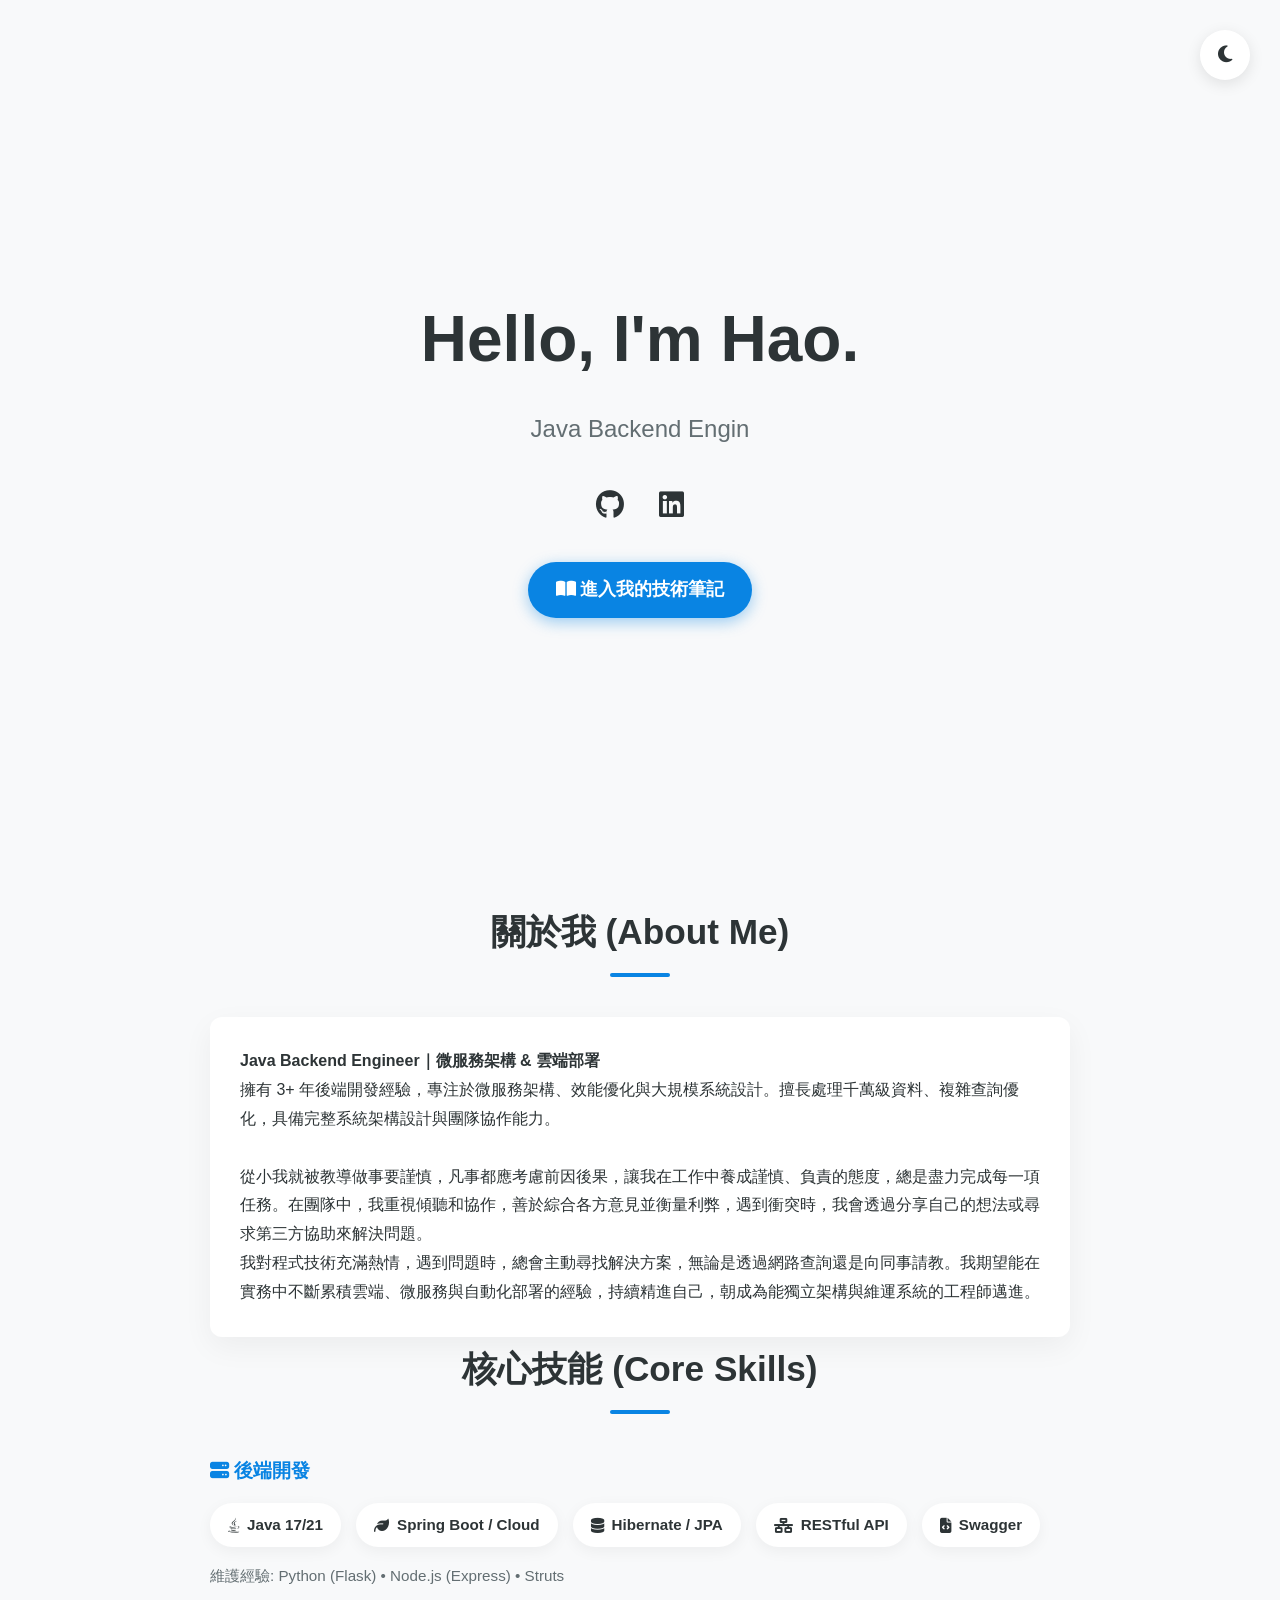
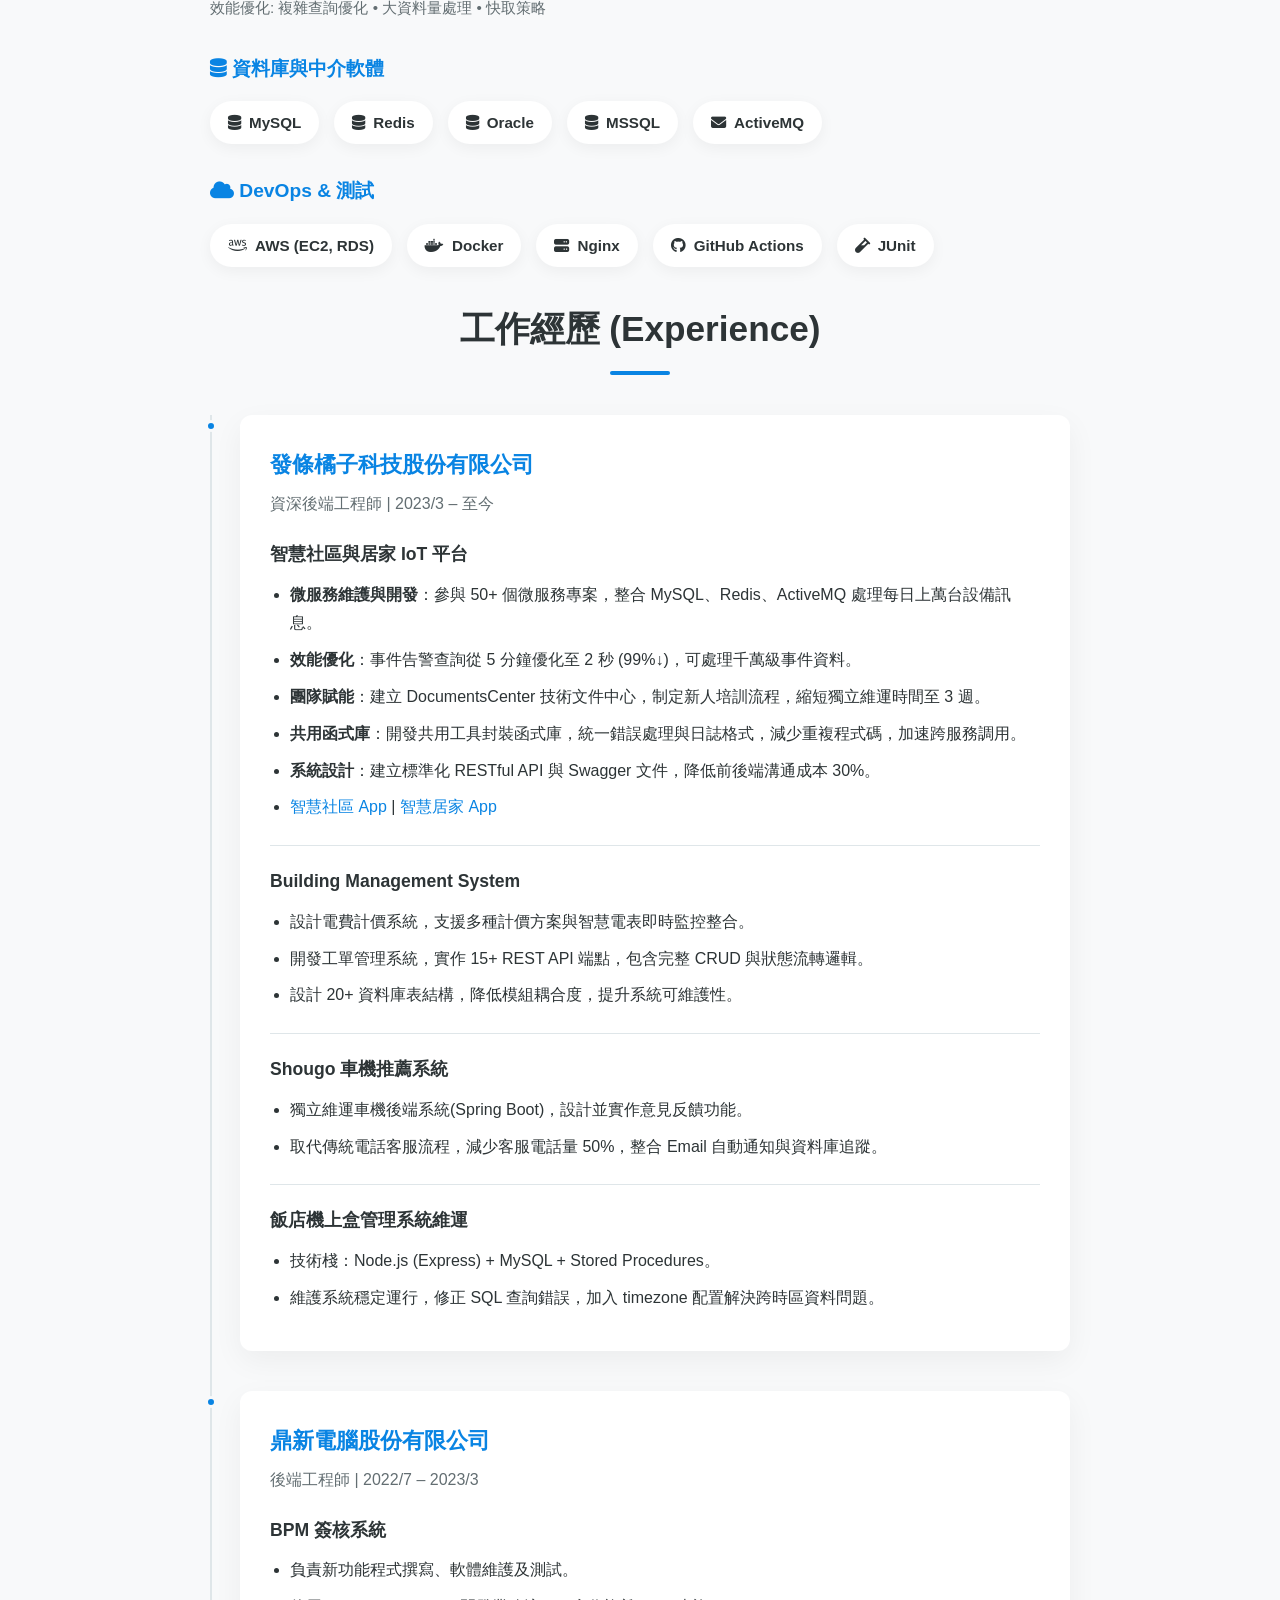
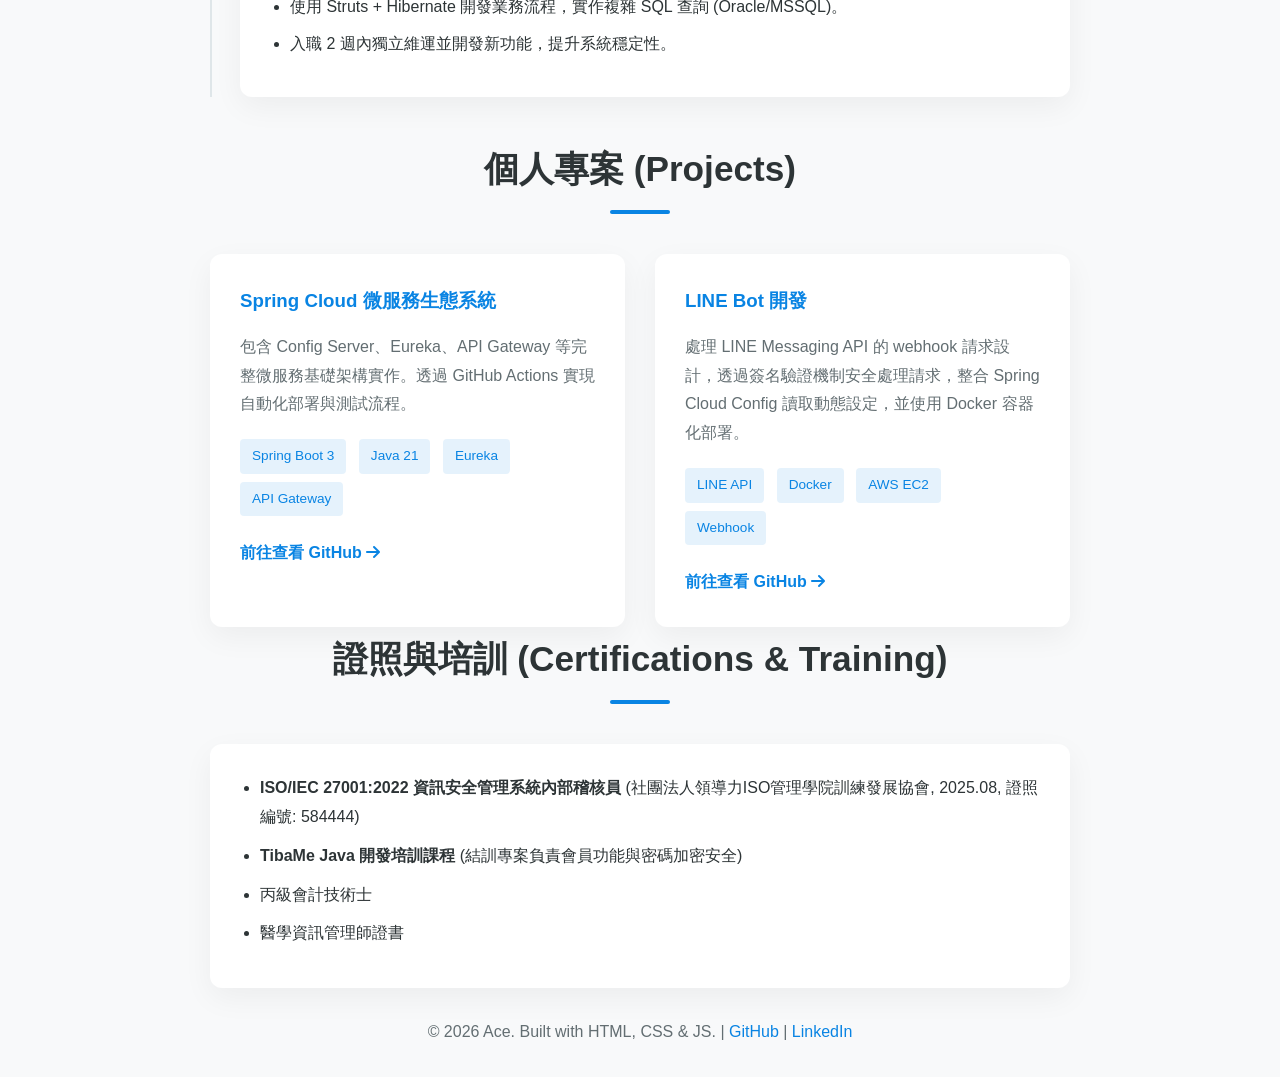
==== index.html @ 5e27ff3d "fix: use explicit relative path ./notes/index.html for mobile routing" ====
<!DOCTYPE html>
<html lang="zh-TW">
<head>
    <meta charset="UTF-8">
    <meta name="viewport" content="width=device-width, initial-scale=1.0">
    <title>Ace | Java Backend Engineer</title>
    <link rel="stylesheet" href="style.css">
    <link rel="stylesheet" href="https://cdnjs.cloudflare.com/ajax/libs/font-awesome/6.4.0/css/all.min.css">
</head>
<body>
    <button id="theme-toggle" class="theme-toggle">
        <i class="fas fa-moon"></i>
    </button>

    <header>
        <div class="container">
            <h1 class="glitch" data-text="Hello, I'm Hao.">Hello, I'm Hao.</h1>
            <p class="typewriter"></p>
            <div class="social-links">
                <a href="https://github.com/AceNexus" target="_blank" title="GitHub"><i class="fab fa-github"></i></a>
                <a href="https://www.linkedin.com/in/min-hao-hsieh-2a2a6435a/" target="_blank" title="LinkedIn"><i class="fab fa-linkedin"></i></a>
            </div>
            <div style="margin-top: 30px;">
                <a href="./notes/index.html" class="notes-btn"><i class="fas fa-book-open"></i> 進入我的技術筆記</a>
            </div>
        </div>
    </header>

    <section id="about" class="container">
        <h2>關於我 (About Me)</h2>
        <div class="card">
            <p><strong>Java Backend Engineer｜微服務架構 & 雲端部署</strong></p>
            <p>擁有 3+ 年後端開發經驗，專注於微服務架構、效能優化與大規模系統設計。擅長處理千萬級資料、複雜查詢優化，具備完整系統架構設計與團隊協作能力。</p>
            <br>
            <p>從小我就被教導做事要謹慎，凡事都應考慮前因後果，讓我在工作中養成謹慎、負責的態度，總是盡力完成每一項任務。在團隊中，我重視傾聽和協作，善於綜合各方意見並衡量利弊，遇到衝突時，我會透過分享自己的想法或尋求第三方協助來解決問題。</p>
            <p>我對程式技術充滿熱情，遇到問題時，總會主動尋找解決方案，無論是透過網路查詢還是向同事請教。我期望能在實務中不斷累積雲端、微服務與自動化部署的經驗，持續精進自己，朝成為能獨立架構與維運系統的工程師邁進。</p>
        </div>
    </section>

    <section id="skills" class="container">
        <h2>核心技能 (Core Skills)</h2>
        <div class="skills-category">
            <h3><i class="fas fa-server"></i> 後端開發</h3>
            <div class="skills-grid">
                <div class="skill-tag"><i class="fab fa-java"></i> Java 17/21</div>
                <div class="skill-tag"><i class="fas fa-leaf"></i> Spring Boot / Cloud</div>
                <div class="skill-tag"><i class="fas fa-database"></i> Hibernate / JPA</div>
                <div class="skill-tag"><i class="fas fa-network-wired"></i> RESTful API</div>
                <div class="skill-tag"><i class="fas fa-file-code"></i> Swagger</div>
            </div>
            <p class="skill-desc">維護經驗: Python (Flask) • Node.js (Express) • Struts</p>
            <p class="skill-desc">效能優化: 複雜查詢優化 • 大資料量處理 • 快取策略</p>
        </div>

        <div class="skills-category">
            <h3><i class="fas fa-database"></i> 資料庫與中介軟體</h3>
            <div class="skills-grid">
                <div class="skill-tag"><i class="fas fa-database"></i> MySQL</div>
                <div class="skill-tag"><i class="fas fa-database"></i> Redis</div>
                <div class="skill-tag"><i class="fas fa-database"></i> Oracle</div>
                <div class="skill-tag"><i class="fas fa-database"></i> MSSQL</div>
                <div class="skill-tag"><i class="fas fa-envelope"></i> ActiveMQ</div>
            </div>
        </div>

        <div class="skills-category">
            <h3><i class="fas fa-cloud"></i> DevOps & 測試</h3>
            <div class="skills-grid">
                <div class="skill-tag"><i class="fab fa-aws"></i> AWS (EC2, RDS)</div>
                <div class="skill-tag"><i class="fab fa-docker"></i> Docker</div>
                <div class="skill-tag"><i class="fas fa-server"></i> Nginx</div>
                <div class="skill-tag"><i class="fab fa-github"></i> GitHub Actions</div>
                <div class="skill-tag"><i class="fas fa-vial"></i> JUnit</div>
            </div>
        </div>
    </section>

    <section id="experience" class="container">
        <h2>工作經歷 (Experience)</h2>
        
        <div class="timeline">
            <div class="timeline-item">
                <div class="timeline-dot"></div>
                <div class="timeline-content card">
                    <h3>發條橘子科技股份有限公司</h3>
                    <h4>資深後端工程師 | 2023/3 – 至今</h4>
                    
                    <div class="exp-project">
                        <h5>智慧社區與居家 IoT 平台</h5>
                        <ul>
                            <li><strong>微服務維護與開發</strong>：參與 50+ 個微服務專案，整合 MySQL、Redis、ActiveMQ 處理每日上萬台設備訊息。</li>
                            <li><strong>效能優化</strong>：事件告警查詢從 5 分鐘優化至 2 秒 (99%↓)，可處理千萬級事件資料。</li>
                            <li><strong>團隊賦能</strong>：建立 DocumentsCenter 技術文件中心，制定新人培訓流程，縮短獨立維運時間至 3 週。</li>
                            <li><strong>共用函式庫</strong>：開發共用工具封裝函式庫，統一錯誤處理與日誌格式，減少重複程式碼，加速跨服務調用。</li>
                            <li><strong>系統設計</strong>：建立標準化 RESTful API 與 Swagger 文件，降低前後端溝通成本 30%。</li>
                            <li><a href="https://play.google.com/store/apps/details?id=com.kt.homepronew" target="_blank">智慧社區 App</a> | <a href="https://play.google.com/store/apps/details?id=com.kt.aihome" target="_blank">智慧居家 App</a></li>
                        </ul>
                    </div>
                    
                    <div class="exp-project">
                        <h5>Building Management System</h5>
                        <ul>
                            <li>設計電費計價系統，支援多種計價方案與智慧電表即時監控整合。</li>
                            <li>開發工單管理系統，實作 15+ REST API 端點，包含完整 CRUD 與狀態流轉邏輯。</li>
                            <li>設計 20+ 資料庫表結構，降低模組耦合度，提升系統可維護性。</li>
                        </ul>
                    </div>

                    <div class="exp-project">
                        <h5>Shougo 車機推薦系統</h5>
                        <ul>
                            <li>獨立維運車機後端系統(Spring Boot)，設計並實作意見反饋功能。</li>
                            <li>取代傳統電話客服流程，減少客服電話量 50%，整合 Email 自動通知與資料庫追蹤。</li>
                        </ul>
                    </div>

                    <div class="exp-project">
                        <h5>飯店機上盒管理系統維運</h5>
                        <ul>
                            <li>技術棧：Node.js (Express) + MySQL + Stored Procedures。</li>
                            <li>維護系統穩定運行，修正 SQL 查詢錯誤，加入 timezone 配置解決跨時區資料問題。</li>
                        </ul>
                    </div>
                </div>
            </div>

            <div class="timeline-item">
                <div class="timeline-dot"></div>
                <div class="timeline-content card">
                    <h3>鼎新電腦股份有限公司</h3>
                    <h4>後端工程師 | 2022/7 – 2023/3</h4>
                    <div class="exp-project">
                        <h5>BPM 簽核系統</h5>
                        <ul>
                            <li>負責新功能程式撰寫、軟體維護及測試。</li>
                            <li>使用 Struts + Hibernate 開發業務流程，實作複雜 SQL 查詢 (Oracle/MSSQL)。</li>
                            <li>入職 2 週內獨立維運並開發新功能，提升系統穩定性。</li>
                        </ul>
                    </div>
                </div>
            </div>
        </div>
    </section>

    <section id="projects" class="container">
        <h2>個人專案 (Projects)</h2>
        <div class="projects-grid">
            <div class="card project-card">
                <h3>Spring Cloud 微服務生態系統</h3>
                <p>包含 Config Server、Eureka、API Gateway 等完整微服務基礎架構實作。透過 GitHub Actions 實現自動化部署與測試流程。</p>
                <div class="tags">
                    <span>Spring Boot 3</span>
                    <span>Java 21</span>
                    <span>Eureka</span>
                    <span>API Gateway</span>
                </div>
                <a href="https://github.com/AceNexus" target="_blank" class="project-link">前往查看 GitHub <i class="fas fa-arrow-right"></i></a>
            </div>
            
            <div class="card project-card">
                <h3>LINE Bot 開發</h3>
                <p>處理 LINE Messaging API 的 webhook 請求設計，透過簽名驗證機制安全處理請求，整合 Spring Cloud Config 讀取動態設定，並使用 Docker 容器化部署。</p>
                <div class="tags">
                    <span>LINE API</span>
                    <span>Docker</span>
                    <span>AWS EC2</span>
                    <span>Webhook</span>
                </div>
                <a href="https://github.com/AceNexus" target="_blank" class="project-link">前往查看 GitHub <i class="fas fa-arrow-right"></i></a>
            </div>
        </div>
    </section>

    <section id="certifications" class="container">
        <h2>證照與培訓 (Certifications & Training)</h2>
        <div class="card">
            <ul>
                <li><strong>ISO/IEC 27001:2022 資訊安全管理系統內部稽核員</strong> (社團法人領導力ISO管理學院訓練發展協會, 2025.08, 證照編號: 584444)</li>
                <li><strong>TibaMe Java 開發培訓課程</strong> (結訓專案負責會員功能與密碼加密安全)</li>
                <li>丙級會計技術士</li>
                <li>醫學資訊管理師證書</li>
            </ul>
        </div>
    </section>

    <footer>
        <p>&copy; 2026 Ace. Built with HTML, CSS & JS. | <a href="https://github.com/AceNexus">GitHub</a> | <a href="https://www.linkedin.com/in/min-hao-hsieh-2a2a6435a/">LinkedIn</a></p>
    </footer>

    <script src="script.js"></script>
</body>
</html>
---- style.css ----
:root {
    --bg-color: #f8f9fa;
    --text-color: #2d3436;
    --card-bg: #ffffff;
    --primary-color: #0984e3;
    --secondary-text: #636e72;
    --border-radius: 12px;
    --transition: 0.3s ease;
    --timeline-color: #dfe6e9;
}

[data-theme="dark"] {
    --bg-color: #121212;
    --text-color: #f1f2f6;
    --card-bg: #1e1e1e;
    --primary-color: #74b9ff;
    --secondary-text: #b2bec3;
    --timeline-color: #2d3436;
}

* {
    margin: 0;
    padding: 0;
    box-sizing: border-box;
}

body {
    font-family: 'Segoe UI', 'Microsoft JhengHei', Tahoma, Geneva, Verdana, sans-serif;
    background-color: var(--bg-color);
    color: var(--text-color);
    line-height: 1.8;
    transition: background-color var(--transition), color var(--transition);
}

.container {
    max-width: 900px;
    margin: 0 auto;
    padding: 0 20px;
}

header {
    height: 100vh;
    display: flex;
    align-items: center;
    justify-content: center;
    text-align: center;
}

h1 {
    font-size: 4rem;
    margin-bottom: 10px;
}

.typewriter {
    font-size: 1.5rem;
    color: var(--secondary-text);
    min-height: 2.4rem;
    margin-bottom: 30px;
}

.social-links a {
    color: var(--text-color);
    font-size: 1.8rem;
    margin: 0 15px;
    transition: color var(--transition), transform var(--transition);
}

.social-links a:hover {
    color: var(--primary-color);
    transform: translateY(-5px);
}

.notes-btn {
    display: inline-block;
    padding: 12px 28px;
    background-color: var(--primary-color);
    color: #ffffff !important;
    text-decoration: none;
    border-radius: 50px;
    font-weight: bold;
    font-size: 1.1rem;
    transition: background-color var(--transition), transform var(--transition);
    box-shadow: 0 4px 15px rgba(9, 132, 227, 0.4);
}

.notes-btn:hover {
    background-color: #0056b3;
    transform: translateY(-3px);
    box-shadow: 0 6px 20px rgba(9, 132, 227, 0.6);
}

[data-theme="dark"] .notes-btn:hover {
    background-color: #0984e3;
}

section {
    padding: 60px 0;
}

h2 {
    font-size: 2.2rem;
    margin-bottom: 40px;
    text-align: center;
    position: relative;
}

h2::after {
    content: '';
    display: block;
    width: 60px;
    height: 4px;
    background: var(--primary-color);
    margin: 10px auto 0;
    border-radius: 2px;
}

.card {
    background: var(--card-bg);
    padding: 30px;
    border-radius: var(--border-radius);
    box-shadow: 0 10px 30px rgba(0, 0, 0, 0.05);
    transition: transform var(--transition), box-shadow var(--transition);
}

.card:hover {
    transform: translateY(-2px);
    box-shadow: 0 15px 40px rgba(0, 0, 0, 0.1);
}

/* Skills Section */
.skills-category {
    margin-bottom: 30px;
}

.skills-category h3 {
    margin-bottom: 15px;
    color: var(--primary-color);
    font-size: 1.2rem;
}

.skills-grid {
    display: flex;
    flex-wrap: wrap;
    gap: 15px;
    margin-bottom: 15px;
}

.skill-tag {
    background: var(--card-bg);
    padding: 8px 18px;
    border-radius: 50px;
    font-weight: 600;
    font-size: 0.95rem;
    box-shadow: 0 4px 15px rgba(0, 0, 0, 0.05);
    display: flex;
    align-items: center;
    gap: 8px;
    transition: transform var(--transition);
}

.skill-tag:hover {
    transform: scale(1.05);
    color: var(--primary-color);
}

.skill-desc {
    color: var(--secondary-text);
    font-size: 0.95rem;
    margin-top: 5px;
}

/* Timeline Experience */
.timeline {
    position: relative;
    padding-left: 30px;
}

.timeline::before {
    content: '';
    position: absolute;
    left: 0;
    top: 0;
    bottom: 0;
    width: 2px;
    background: var(--timeline-color);
}

.timeline-item {
    position: relative;
    margin-bottom: 40px;
}

.timeline-dot {
    position: absolute;
    left: -35px;
    top: 5px;
    width: 12px;
    height: 12px;
    border-radius: 50%;
    background: var(--primary-color);
    border: 3px solid var(--bg-color);
}

.timeline-content h3 {
    color: var(--primary-color);
    font-size: 1.4rem;
    margin-bottom: 5px;
}

.timeline-content h4 {
    color: var(--secondary-text);
    font-weight: 500;
    margin-bottom: 20px;
    font-size: 1rem;
}

.exp-project {
    margin-bottom: 20px;
    padding-bottom: 15px;
    border-bottom: 1px solid var(--timeline-color);
}

.exp-project:last-child {
    border-bottom: none;
    margin-bottom: 0;
    padding-bottom: 0;
}

.exp-project h5 {
    font-size: 1.1rem;
    margin-bottom: 10px;
    color: var(--text-color);
}

.exp-project ul {
    padding-left: 20px;
    color: var(--text-color);
}

.exp-project ul li {
    margin-bottom: 8px;
}

.exp-project a {
    color: var(--primary-color);
    text-decoration: none;
}

.exp-project a:hover {
    text-decoration: underline;
}

/* Projects Section */
.projects-grid {
    display: grid;
    grid-template-columns: repeat(auto-fit, minmax(300px, 1fr));
    gap: 30px;
}

.project-card h3 {
    margin-bottom: 15px;
    color: var(--primary-color);
}

.project-card p {
    color: var(--secondary-text);
    margin-bottom: 20px;
}

.project-link {
    display: inline-block;
    margin-top: 15px;
    color: var(--primary-color);
    text-decoration: none;
    font-weight: bold;
    transition: transform 0.2s;
}

.project-link:hover {
    transform: translateX(5px);
}

.tags span {
    display: inline-block;
    background: rgba(9, 132, 227, 0.1);
    color: var(--primary-color);
    padding: 5px 12px;
    border-radius: 4px;
    font-size: 0.85rem;
    margin-right: 8px;
    margin-bottom: 8px;
}

[data-theme="dark"] .tags span {
    background: rgba(116, 185, 255, 0.1);
}

/* Certifications */
#certifications ul {
    padding-left: 20px;
}

#certifications li {
    margin-bottom: 10px;
}

footer {
    text-align: center;
    padding: 30px 0;
    color: var(--secondary-text);
}

footer a {
    color: var(--primary-color);
    text-decoration: none;
}

.theme-toggle {
    position: fixed;
    top: 30px;
    right: 30px;
    background: var(--card-bg);
    border: none;
    width: 50px;
    height: 50px;
    border-radius: 50%;
    cursor: pointer;
    box-shadow: 0 4px 15px rgba(0, 0, 0, 0.1);
    color: var(--text-color);
    font-size: 1.2rem;
    z-index: 1000;
    transition: transform var(--transition);
}

.theme-toggle:hover {
    transform: rotate(30deg);
}

@media (max-width: 768px) {
    h1 { font-size: 3rem; }
    .typewriter { font-size: 1.2rem; }
    .timeline::before { left: 15px; }
    .timeline-dot { left: -20px; }
    .timeline { padding-left: 45px; }
}
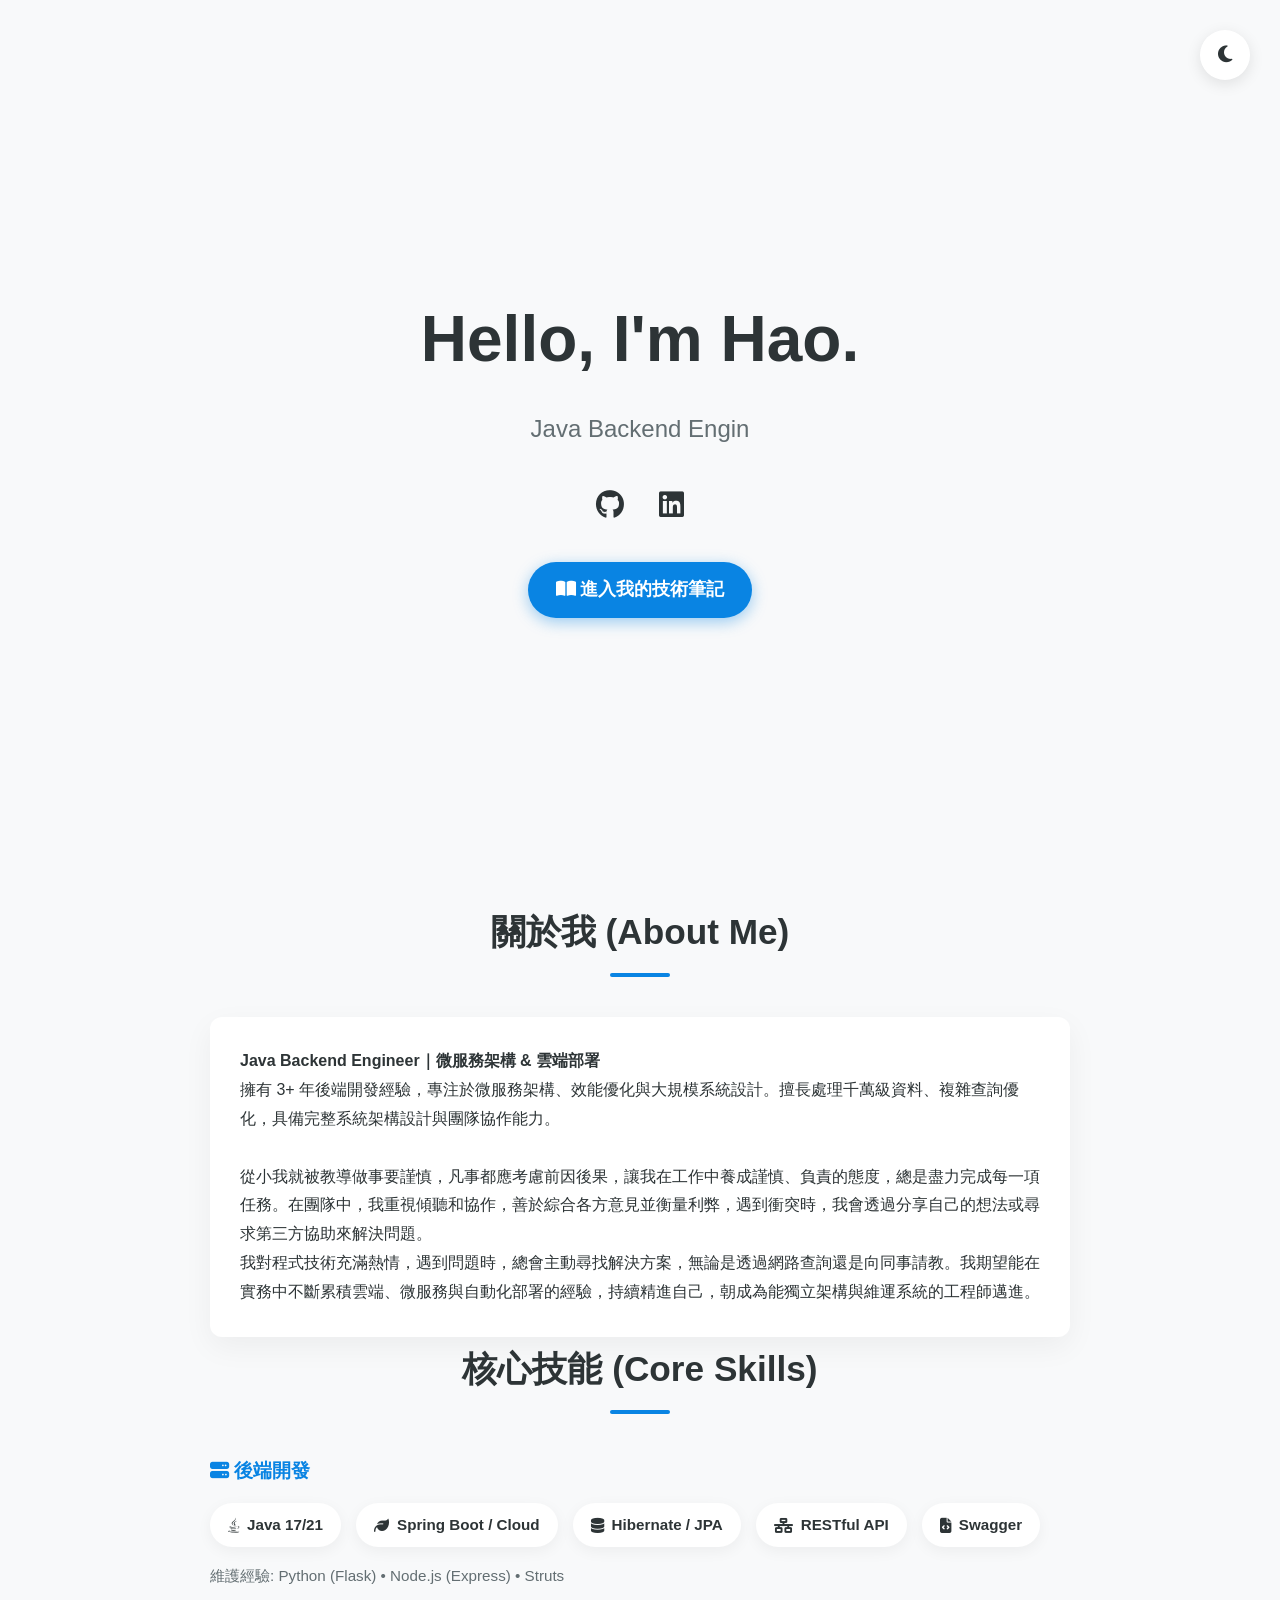
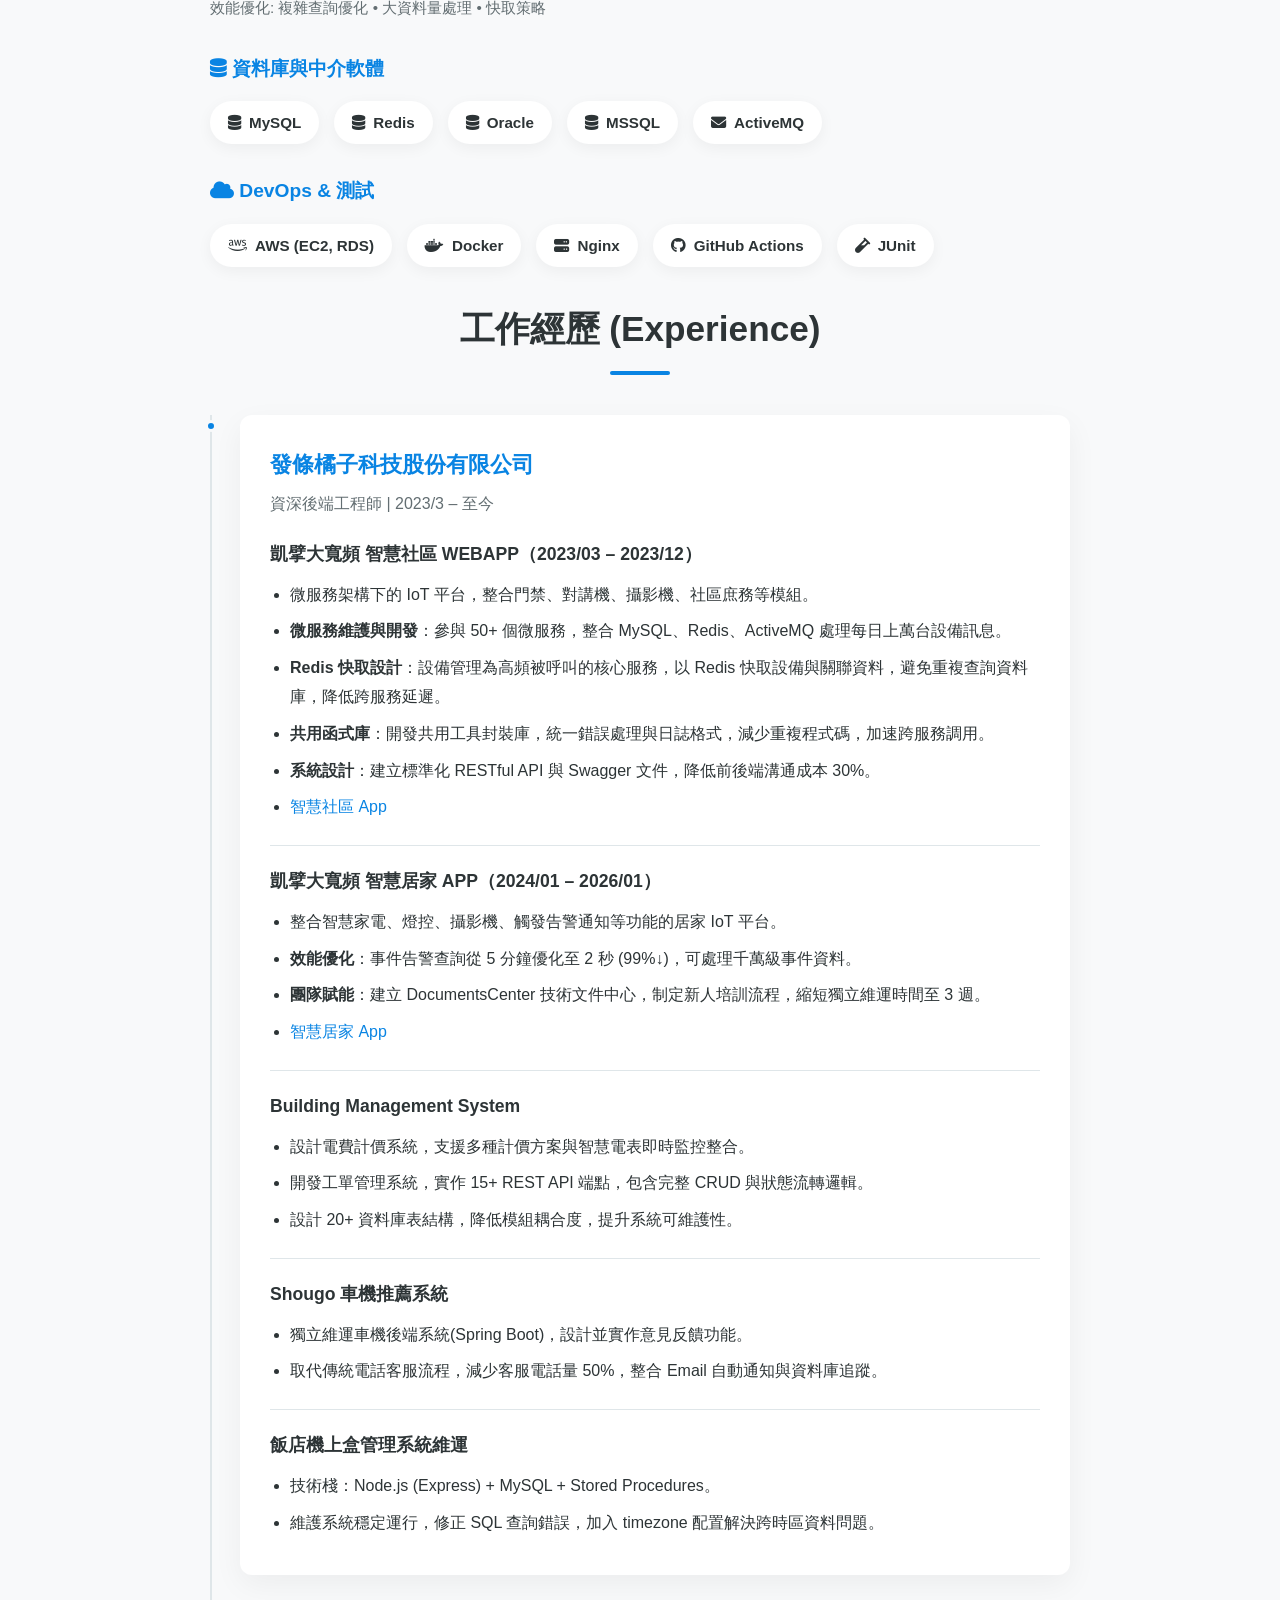
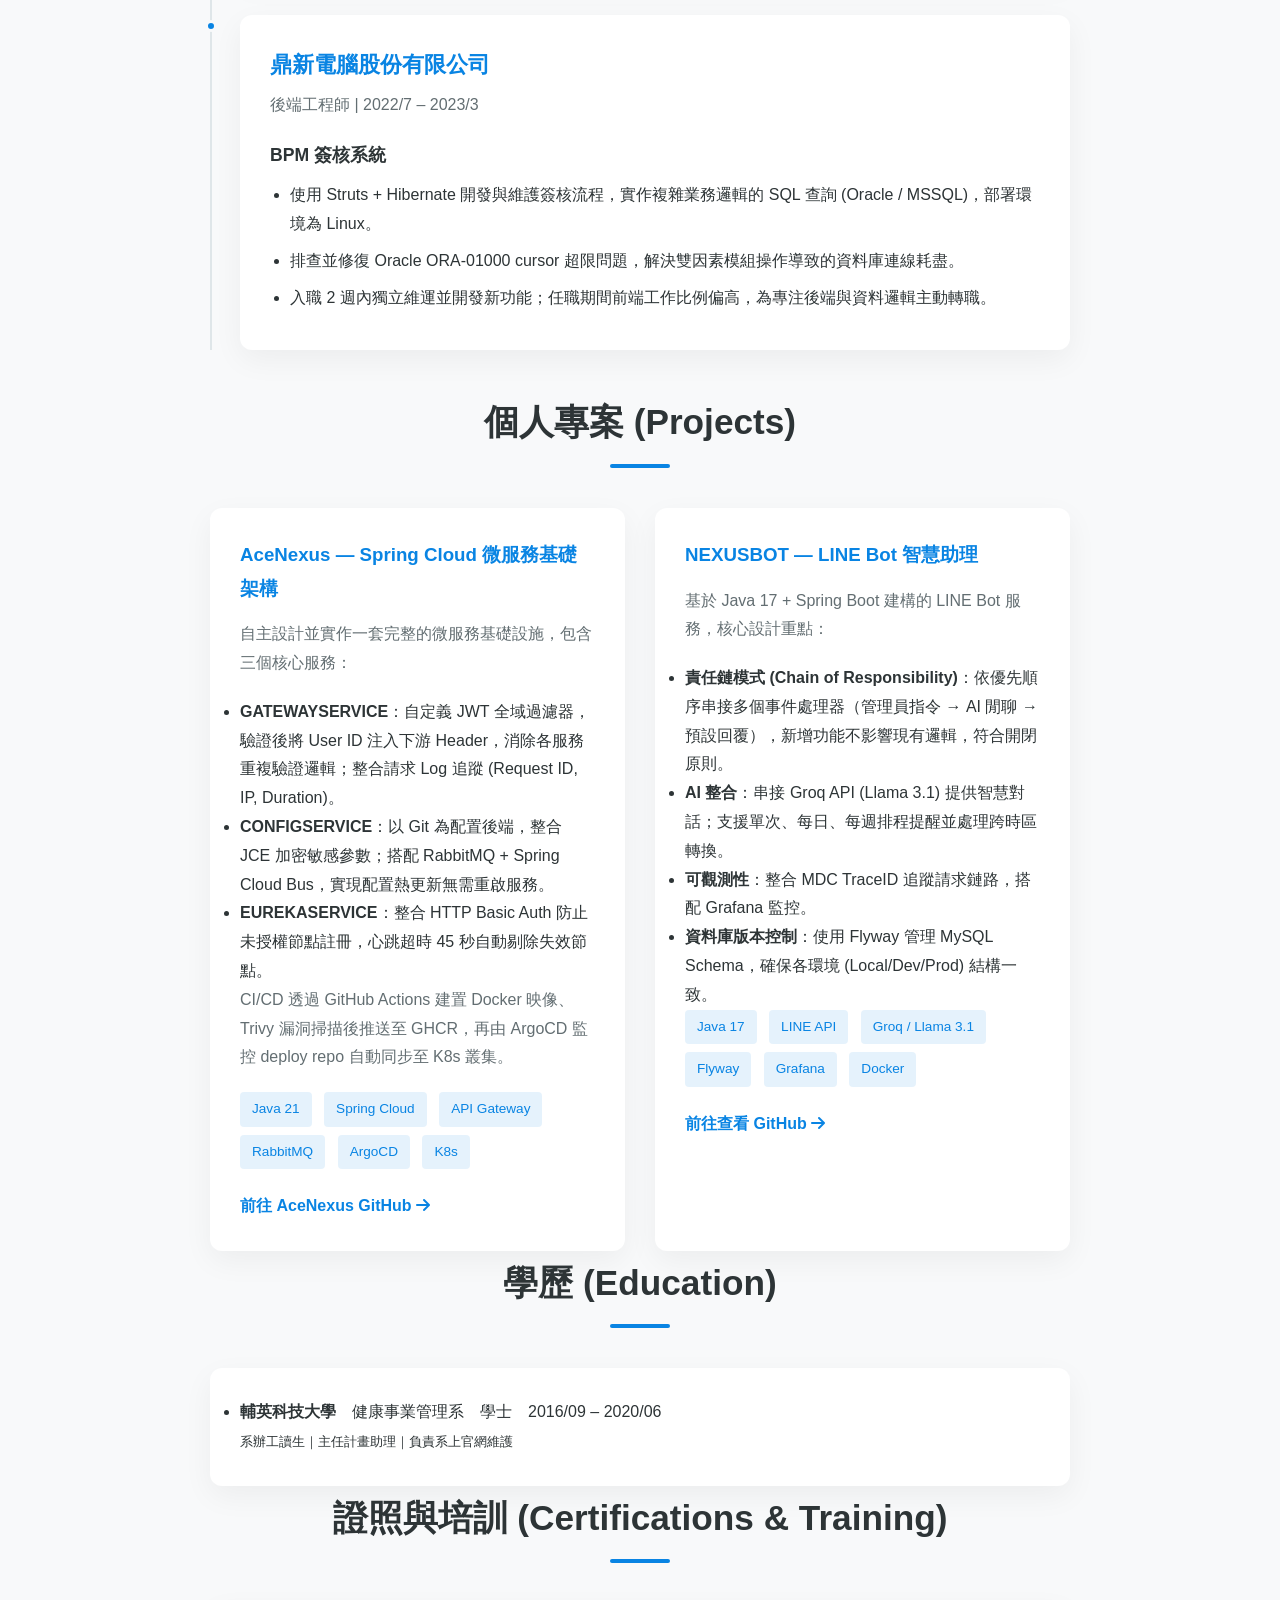
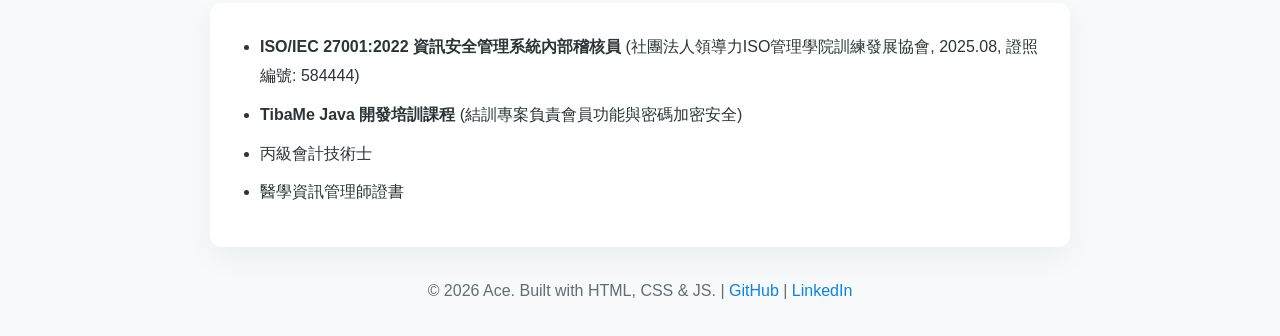
==== commit 625cefff: "docs(portfolio): 強化履歷內容與完整度" ====
--- a/index.html
+++ b/index.html
@@ -86,14 +86,24 @@
                     <h4>資深後端工程師 | 2023/3 – 至今</h4>
                     
                     <div class="exp-project">
-                        <h5>智慧社區與居家 IoT 平台</h5>
-                        <ul>
-                            <li><strong>微服務維護與開發</strong>：參與 50+ 個微服務專案，整合 MySQL、Redis、ActiveMQ 處理每日上萬台設備訊息。</li>
+                        <h5>凱擘大寬頻 智慧社區 WEBAPP（2023/03 – 2023/12）</h5>
+                        <ul>
+                            <li>微服務架構下的 IoT 平台，整合門禁、對講機、攝影機、社區庶務等模組。</li>
+                            <li><strong>微服務維護與開發</strong>：參與 50+ 個微服務，整合 MySQL、Redis、ActiveMQ 處理每日上萬台設備訊息。</li>
+                            <li><strong>Redis 快取設計</strong>：設備管理為高頻被呼叫的核心服務，以 Redis 快取設備與關聯資料，避免重複查詢資料庫，降低跨服務延遲。</li>
+                            <li><strong>共用函式庫</strong>：開發共用工具封裝庫，統一錯誤處理與日誌格式，減少重複程式碼，加速跨服務調用。</li>
+                            <li><strong>系統設計</strong>：建立標準化 RESTful API 與 Swagger 文件，降低前後端溝通成本 30%。</li>
+                            <li><a href="https://play.google.com/store/apps/details?id=com.kt.homepronew" target="_blank">智慧社區 App</a></li>
+                        </ul>
+                    </div>
+
+                    <div class="exp-project">
+                        <h5>凱擘大寬頻 智慧居家 APP（2024/01 – 2026/01）</h5>
+                        <ul>
+                            <li>整合智慧家電、燈控、攝影機、觸發告警通知等功能的居家 IoT 平台。</li>
                             <li><strong>效能優化</strong>：事件告警查詢從 5 分鐘優化至 2 秒 (99%↓)，可處理千萬級事件資料。</li>
                             <li><strong>團隊賦能</strong>：建立 DocumentsCenter 技術文件中心，制定新人培訓流程，縮短獨立維運時間至 3 週。</li>
-                            <li><strong>共用函式庫</strong>：開發共用工具封裝函式庫，統一錯誤處理與日誌格式，減少重複程式碼，加速跨服務調用。</li>
-                            <li><strong>系統設計</strong>：建立標準化 RESTful API 與 Swagger 文件，降低前後端溝通成本 30%。</li>
-                            <li><a href="https://play.google.com/store/apps/details?id=com.kt.homepronew" target="_blank">智慧社區 App</a> | <a href="https://play.google.com/store/apps/details?id=com.kt.aihome" target="_blank">智慧居家 App</a></li>
+                            <li><a href="https://play.google.com/store/apps/details?id=com.kt.aihome" target="_blank">智慧居家 App</a></li>
                         </ul>
                     </div>
                     
@@ -132,9 +142,9 @@
                     <div class="exp-project">
                         <h5>BPM 簽核系統</h5>
                         <ul>
-                            <li>負責新功能程式撰寫、軟體維護及測試。</li>
-                            <li>使用 Struts + Hibernate 開發業務流程，實作複雜 SQL 查詢 (Oracle/MSSQL)。</li>
-                            <li>入職 2 週內獨立維運並開發新功能，提升系統穩定性。</li>
+                            <li>使用 Struts + Hibernate 開發與維護簽核流程，實作複雜業務邏輯的 SQL 查詢 (Oracle / MSSQL)，部署環境為 Linux。</li>
+                            <li>排查並修復 Oracle ORA-01000 cursor 超限問題，解決雙因素模組操作導致的資料庫連線耗盡。</li>
+                            <li>入職 2 週內獨立維運並開發新功能；任職期間前端工作比例偏高，為專注後端與資料邏輯主動轉職。</li>
                         </ul>
                     </div>
                 </div>
@@ -146,28 +156,55 @@
         <h2>個人專案 (Projects)</h2>
         <div class="projects-grid">
             <div class="card project-card">
-                <h3>Spring Cloud 微服務生態系統</h3>
-                <p>包含 Config Server、Eureka、API Gateway 等完整微服務基礎架構實作。透過 GitHub Actions 實現自動化部署與測試流程。</p>
+                <h3>AceNexus — Spring Cloud 微服務基礎架構</h3>
+                <p>自主設計並實作一套完整的微服務基礎設施，包含三個核心服務：</p>
+                <ul>
+                    <li><strong>GATEWAYSERVICE</strong>：自定義 JWT 全域過濾器，驗證後將 User ID 注入下游 Header，消除各服務重複驗證邏輯；整合請求 Log 追蹤 (Request ID, IP, Duration)。</li>
+                    <li><strong>CONFIGSERVICE</strong>：以 Git 為配置後端，整合 JCE 加密敏感參數；搭配 RabbitMQ + Spring Cloud Bus，實現配置熱更新無需重啟服務。</li>
+                    <li><strong>EUREKASERVICE</strong>：整合 HTTP Basic Auth 防止未授權節點註冊，心跳超時 45 秒自動剔除失效節點。</li>
+                </ul>
+                <p>CI/CD 透過 GitHub Actions 建置 Docker 映像、Trivy 漏洞掃描後推送至 GHCR，再由 ArgoCD 監控 deploy repo 自動同步至 K8s 叢集。</p>
                 <div class="tags">
-                    <span>Spring Boot 3</span>
                     <span>Java 21</span>
-                    <span>Eureka</span>
+                    <span>Spring Cloud</span>
                     <span>API Gateway</span>
-                </div>
-                <a href="https://github.com/AceNexus" target="_blank" class="project-link">前往查看 GitHub <i class="fas fa-arrow-right"></i></a>
-            </div>
-            
+                    <span>RabbitMQ</span>
+                    <span>ArgoCD</span>
+                    <span>K8s</span>
+                </div>
+                <a href="https://github.com/AceNexus" target="_blank" class="project-link">前往 AceNexus GitHub <i class="fas fa-arrow-right"></i></a>
+            </div>
+
             <div class="card project-card">
-                <h3>LINE Bot 開發</h3>
-                <p>處理 LINE Messaging API 的 webhook 請求設計，透過簽名驗證機制安全處理請求，整合 Spring Cloud Config 讀取動態設定，並使用 Docker 容器化部署。</p>
+                <h3>NEXUSBOT — LINE Bot 智慧助理</h3>
+                <p>基於 Java 17 + Spring Boot 建構的 LINE Bot 服務，核心設計重點：</p>
+                <ul>
+                    <li><strong>責任鏈模式 (Chain of Responsibility)</strong>：依優先順序串接多個事件處理器（管理員指令 → AI 閒聊 → 預設回覆），新增功能不影響現有邏輯，符合開閉原則。</li>
+                    <li><strong>AI 整合</strong>：串接 Groq API (Llama 3.1) 提供智慧對話；支援單次、每日、每週排程提醒並處理跨時區轉換。</li>
+                    <li><strong>可觀測性</strong>：整合 MDC TraceID 追蹤請求鏈路，搭配 Grafana 監控。</li>
+                    <li><strong>資料庫版本控制</strong>：使用 Flyway 管理 MySQL Schema，確保各環境 (Local/Dev/Prod) 結構一致。</li>
+                </ul>
                 <div class="tags">
+                    <span>Java 17</span>
                     <span>LINE API</span>
+                    <span>Groq / Llama 3.1</span>
+                    <span>Flyway</span>
+                    <span>Grafana</span>
                     <span>Docker</span>
-                    <span>AWS EC2</span>
-                    <span>Webhook</span>
-                </div>
-                <a href="https://github.com/AceNexus" target="_blank" class="project-link">前往查看 GitHub <i class="fas fa-arrow-right"></i></a>
-            </div>
+                </div>
+                <a href="https://github.com/AceNexus/NEXUSBOT" target="_blank" class="project-link">前往查看 GitHub <i class="fas fa-arrow-right"></i></a>
+            </div>
+        </div>
+    </section>
+
+    <section id="education" class="container">
+        <h2>學歷 (Education)</h2>
+        <div class="card">
+            <ul>
+                <li><strong>輔英科技大學</strong>　健康事業管理系　學士　2016/09 – 2020/06
+                    <br><small>系辦工讀生｜主任計畫助理｜負責系上官網維護</small>
+                </li>
+            </ul>
         </div>
     </section>
 
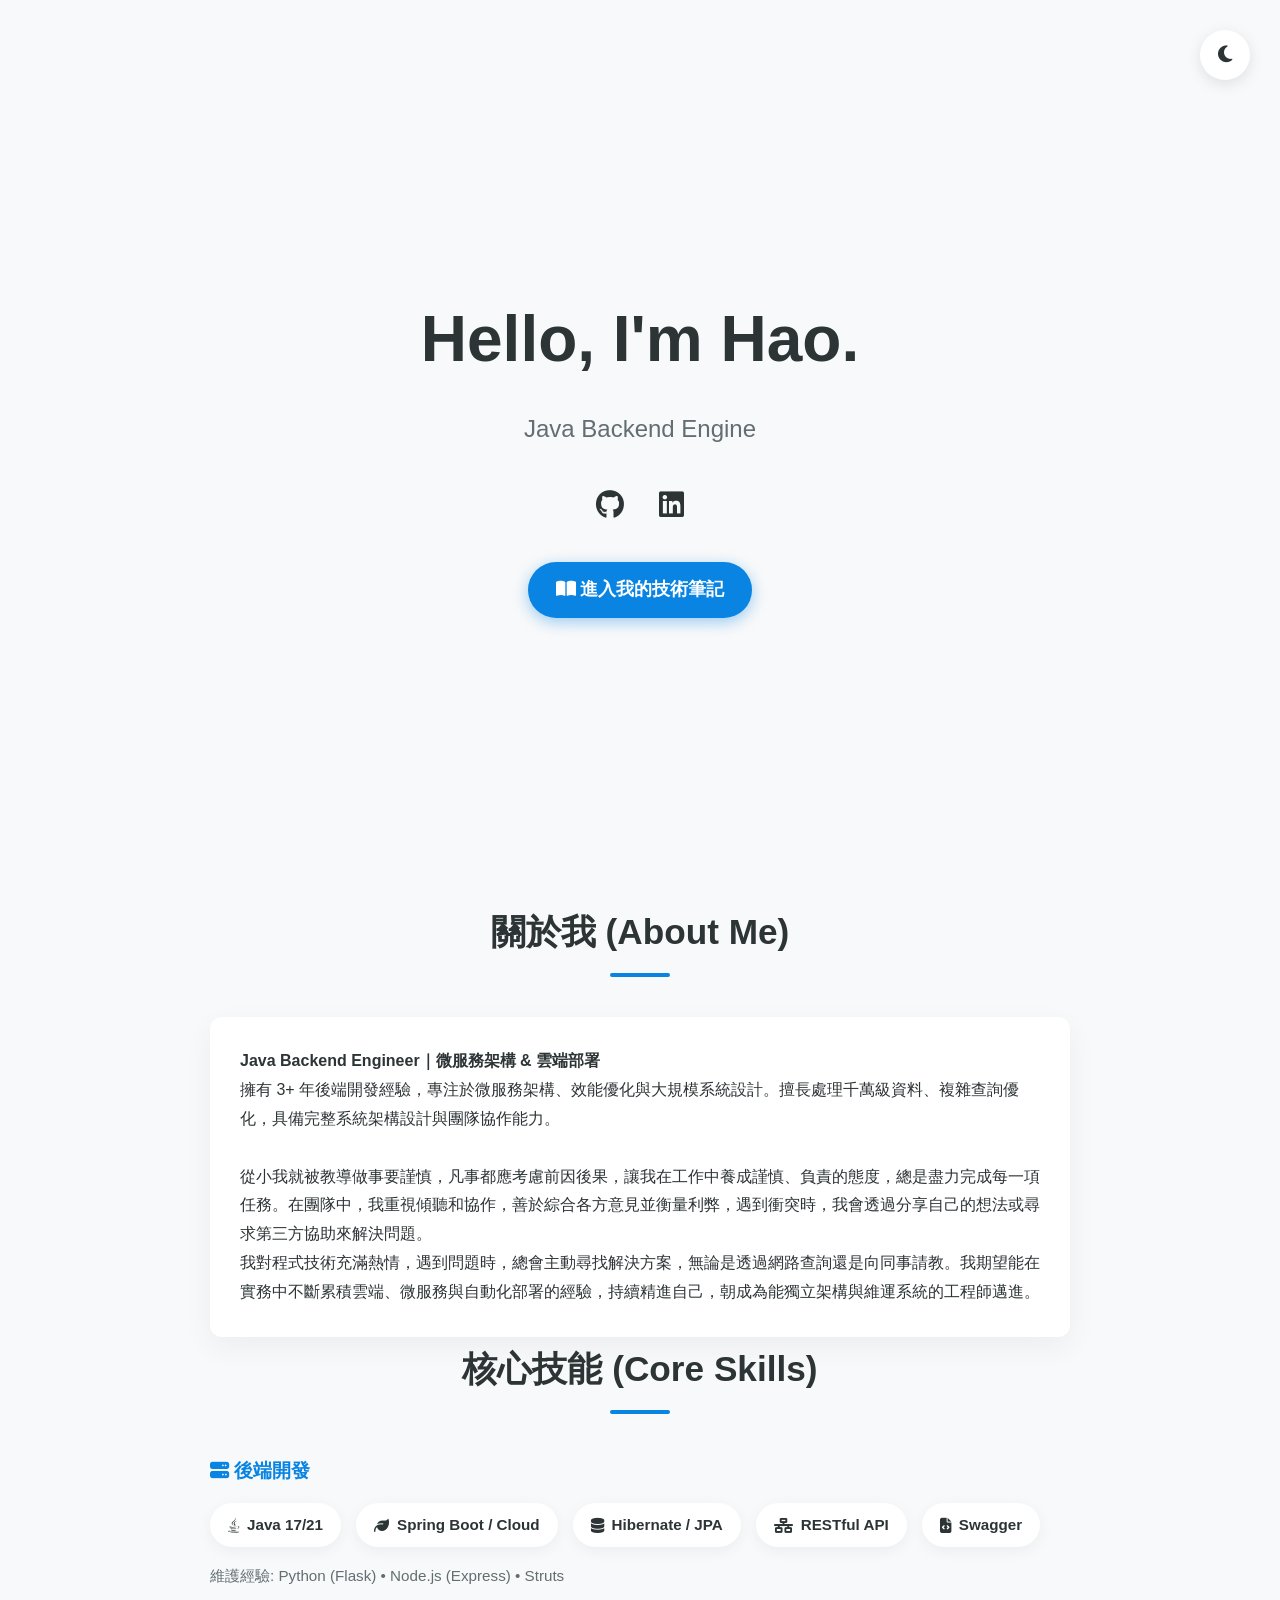
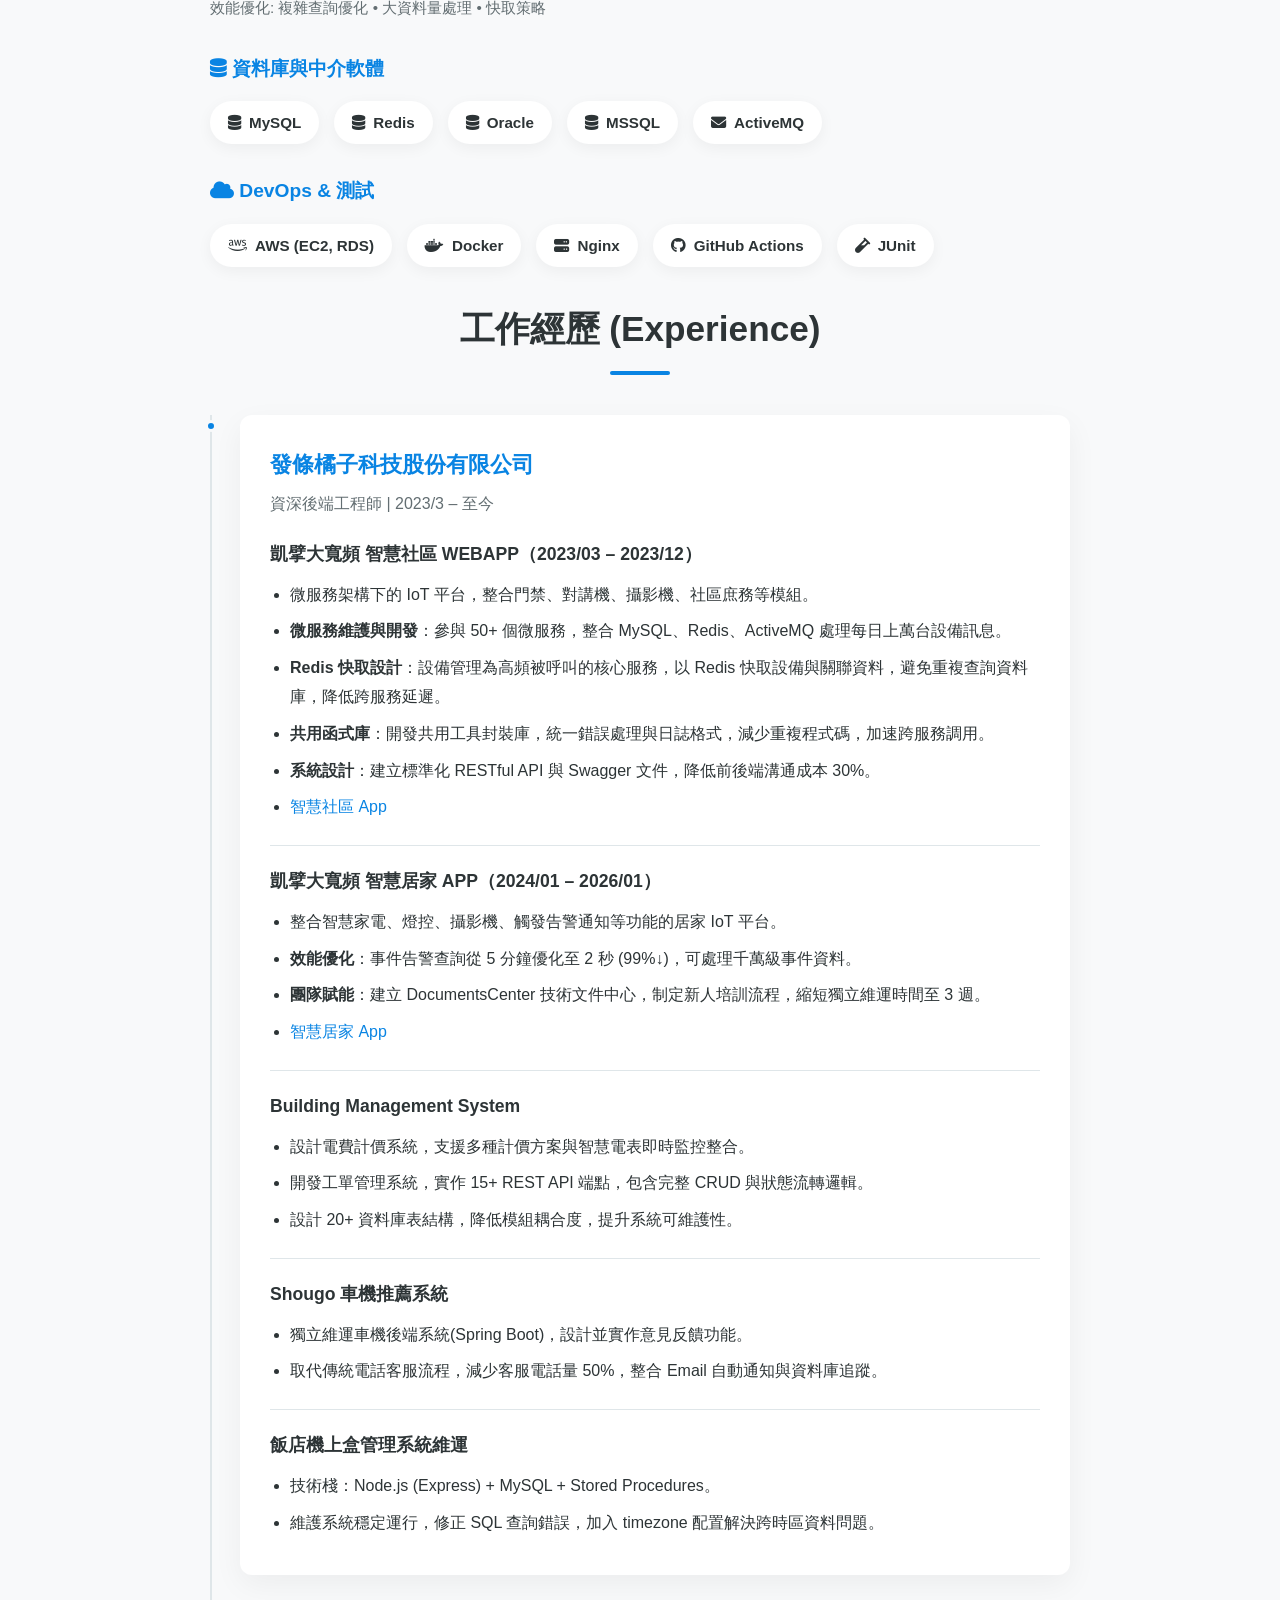
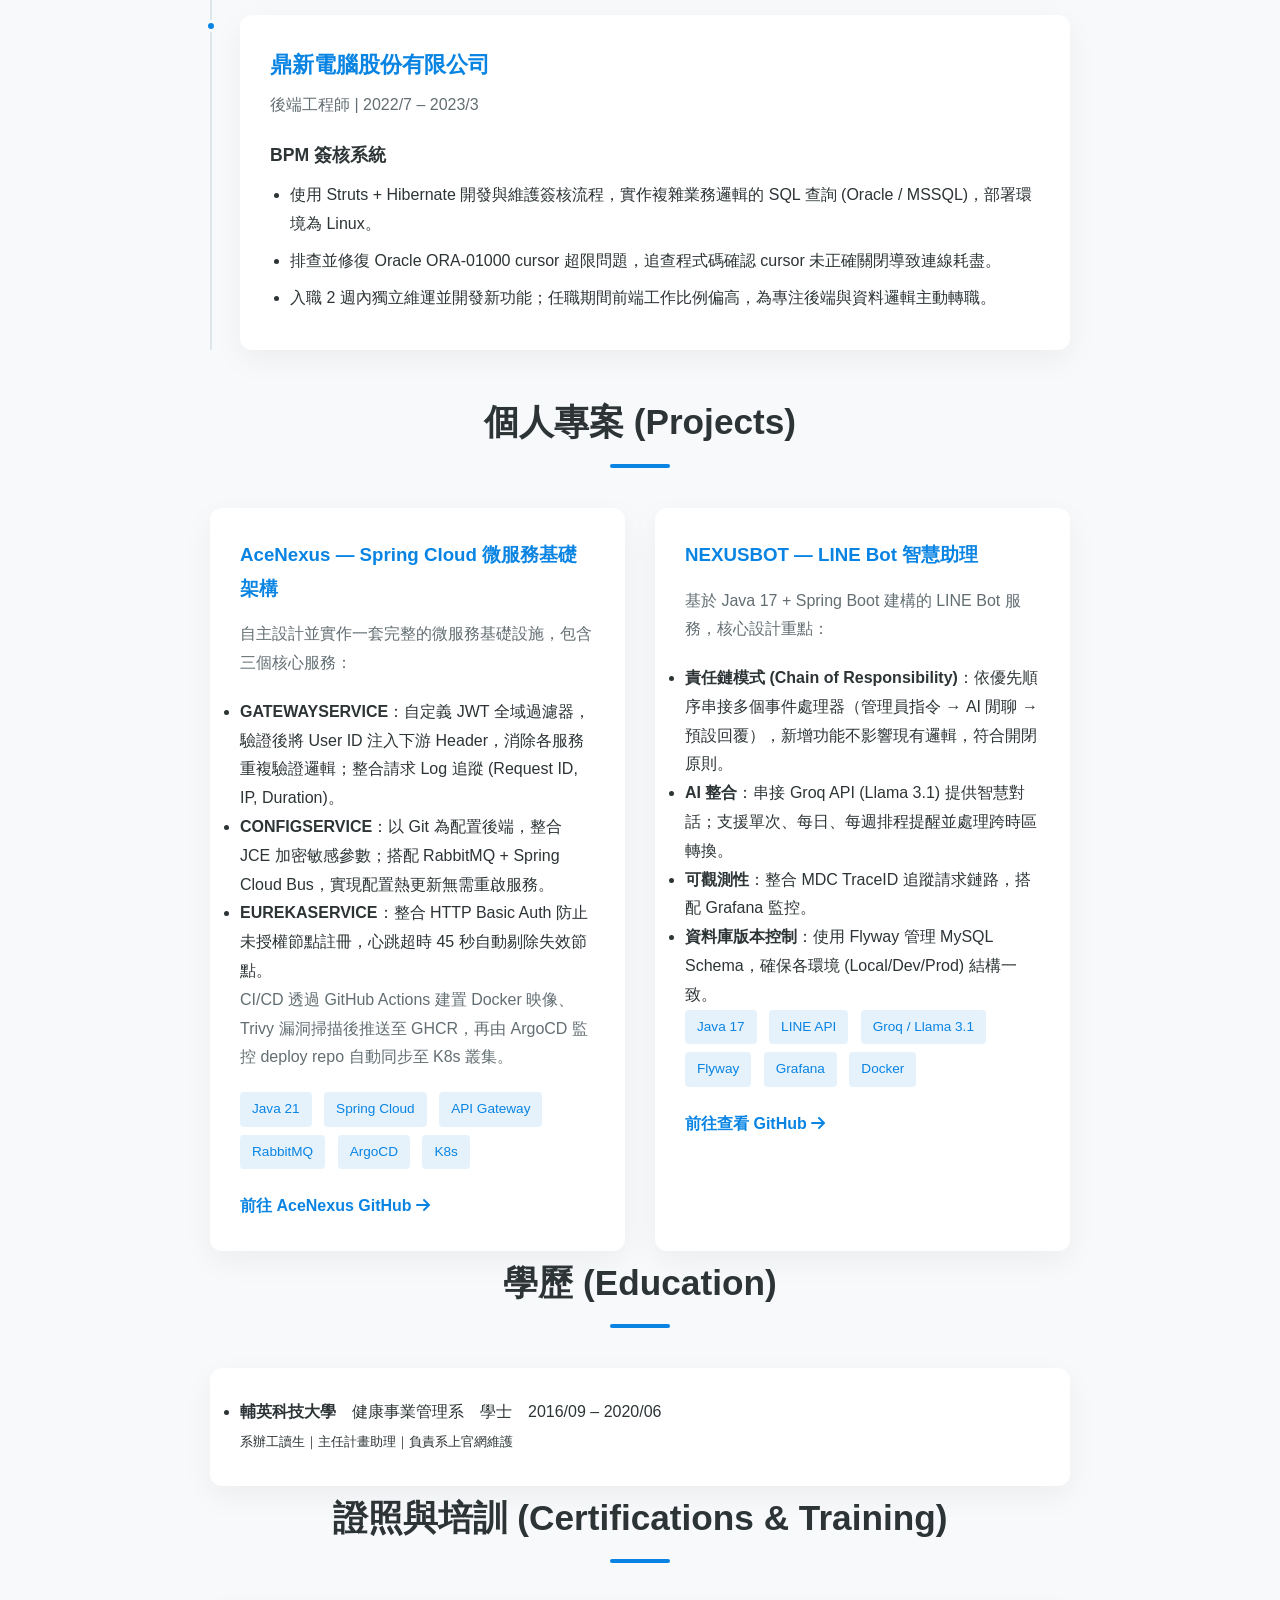
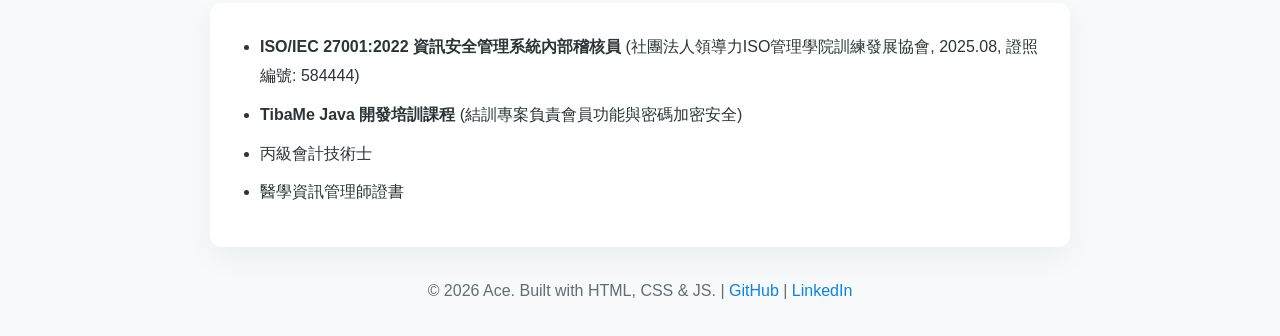
==== commit f2c4227c: "docs(portfolio): 修正 ORA-01000 描述，移除具體模組名稱" ====
--- a/index.html
+++ b/index.html
@@ -143,7 +143,7 @@
                         <h5>BPM 簽核系統</h5>
                         <ul>
                             <li>使用 Struts + Hibernate 開發與維護簽核流程，實作複雜業務邏輯的 SQL 查詢 (Oracle / MSSQL)，部署環境為 Linux。</li>
-                            <li>排查並修復 Oracle ORA-01000 cursor 超限問題，解決雙因素模組操作導致的資料庫連線耗盡。</li>
+                            <li>排查並修復 Oracle ORA-01000 cursor 超限問題，追查程式碼確認 cursor 未正確關閉導致連線耗盡。</li>
                             <li>入職 2 週內獨立維運並開發新功能；任職期間前端工作比例偏高，為專注後端與資料邏輯主動轉職。</li>
                         </ul>
                     </div>
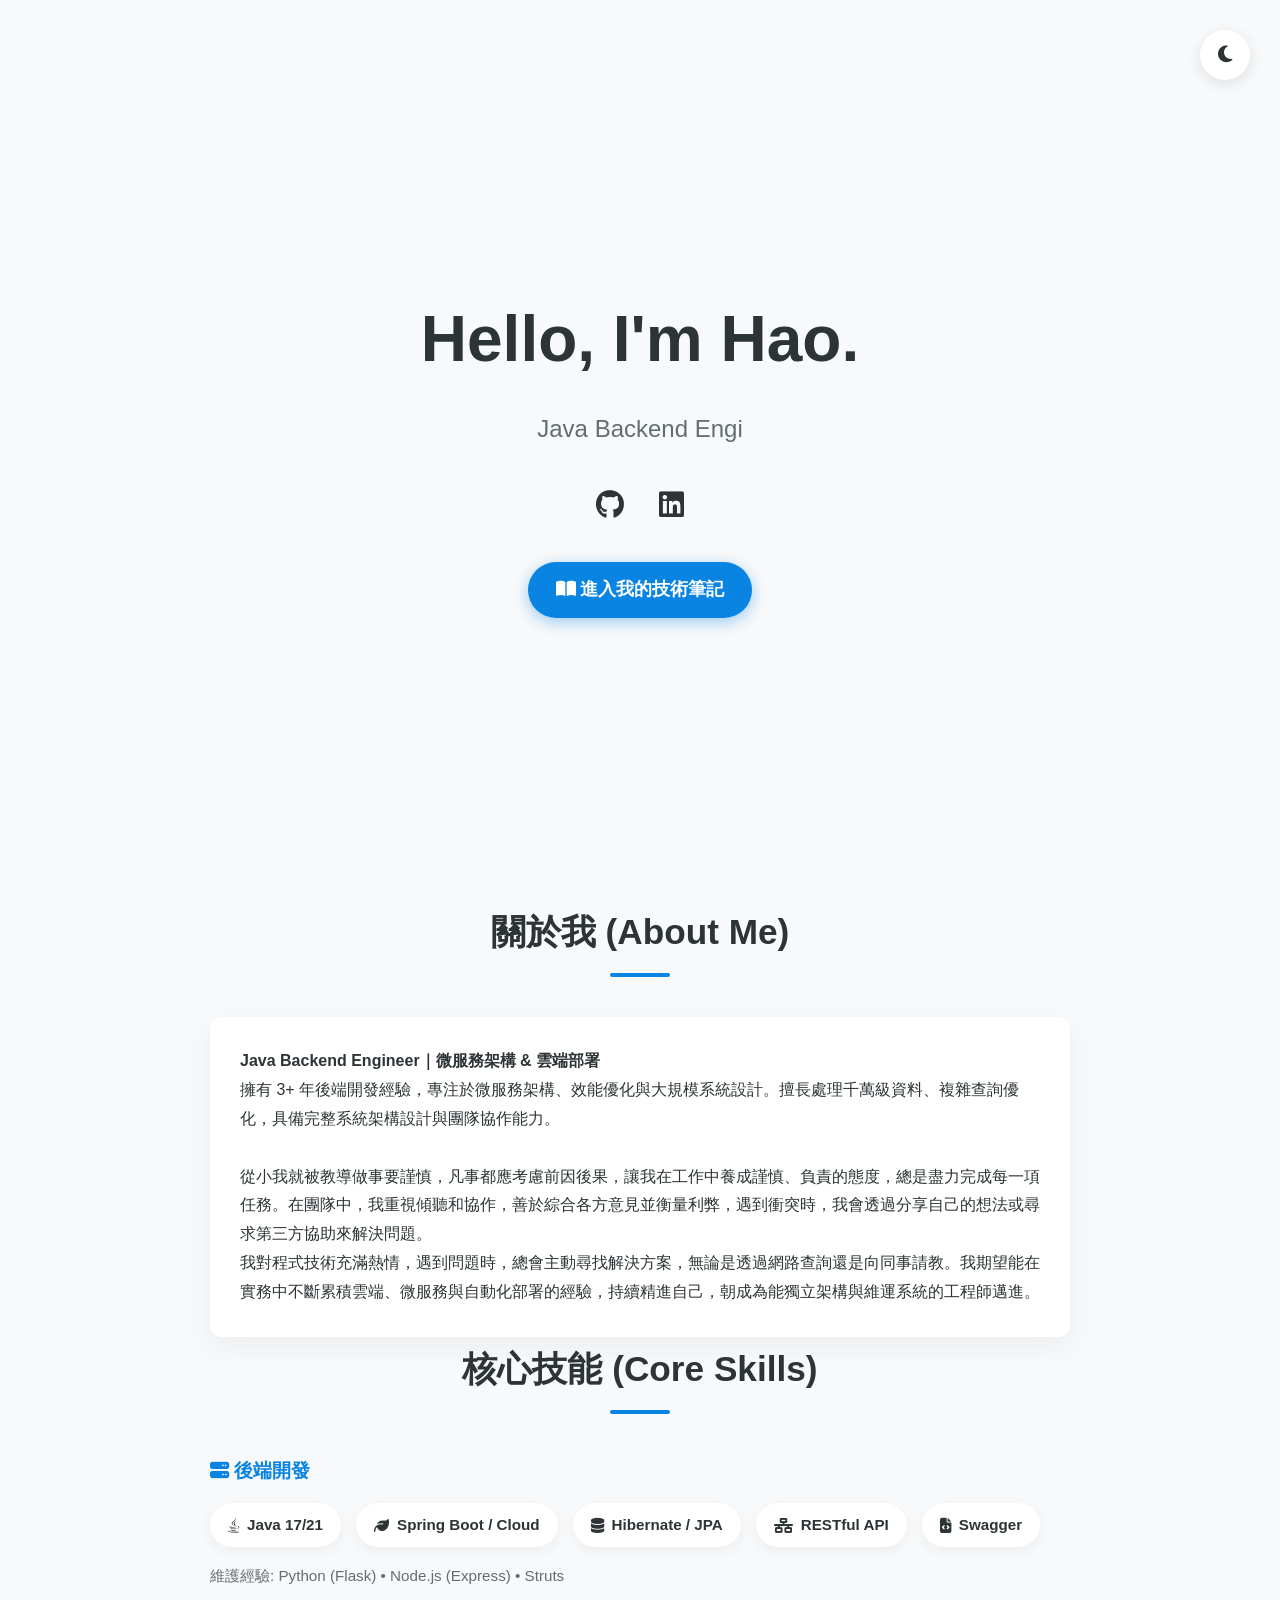
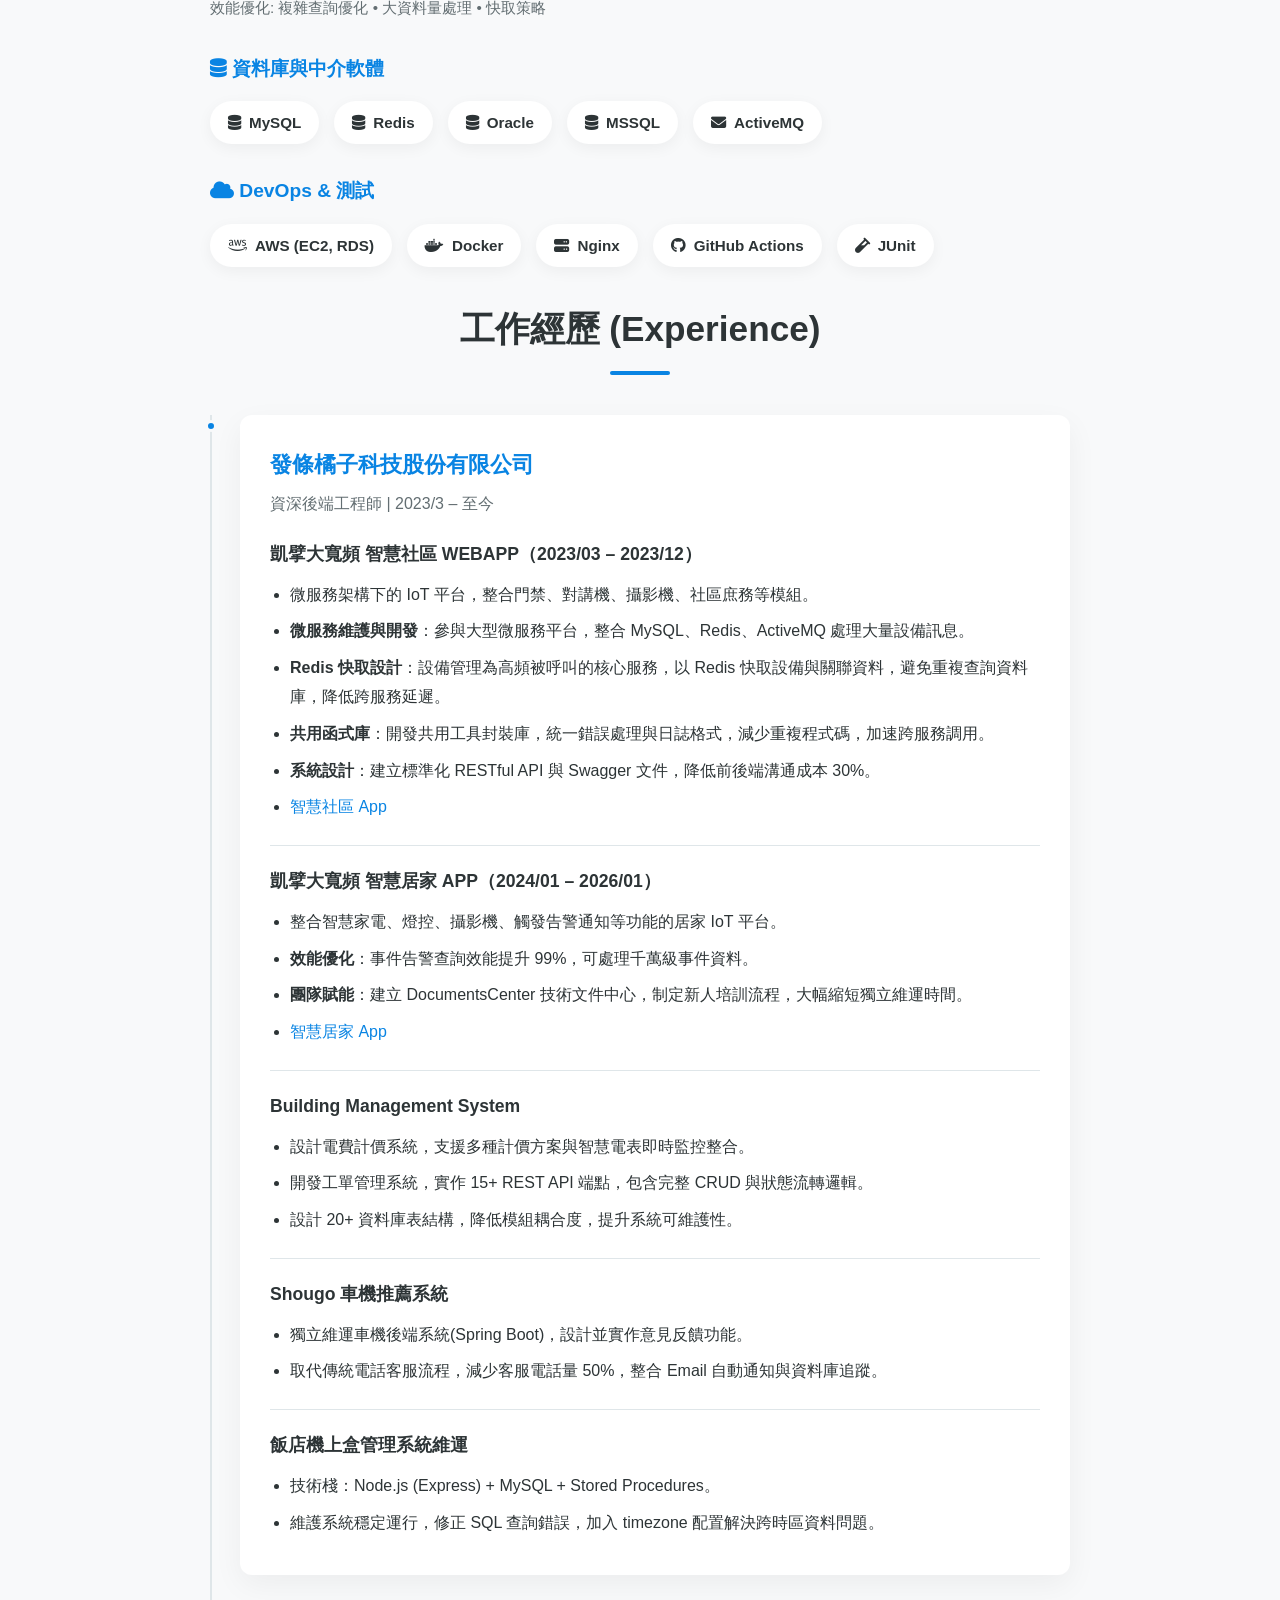
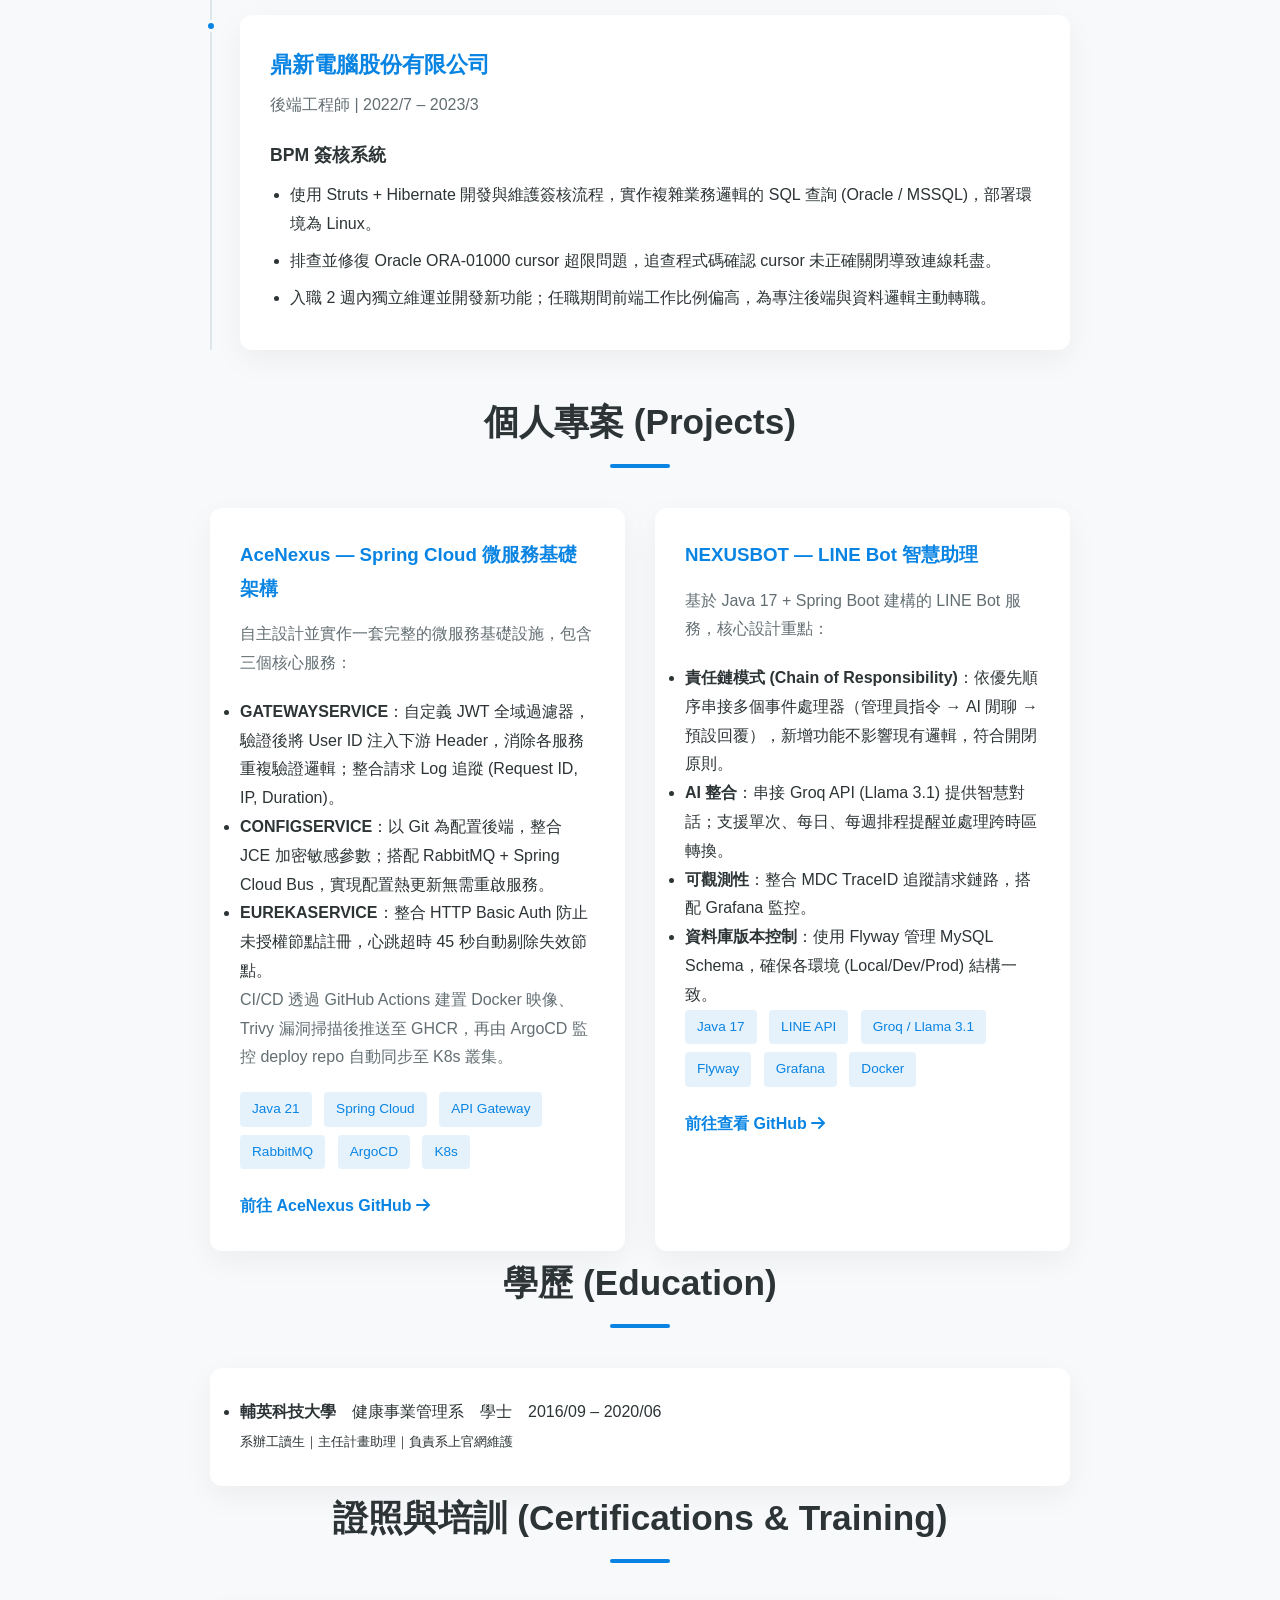
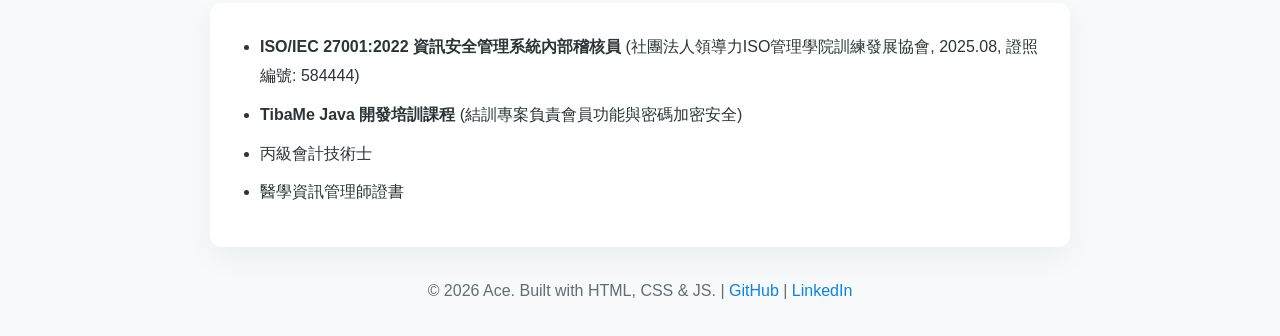
==== commit 3d553431: "docs(portfolio): 模糊化內部數據，保留貢獻百分比 - 移除具體系統規模（微服務數量、設備訊息量） - 移除效能原始數字，保留改善幅度 99% - 移除內部培訓週數，改為描述性語句 - " ====
--- a/index.html
+++ b/index.html
@@ -89,7 +89,7 @@
                         <h5>凱擘大寬頻 智慧社區 WEBAPP（2023/03 – 2023/12）</h5>
                         <ul>
                             <li>微服務架構下的 IoT 平台，整合門禁、對講機、攝影機、社區庶務等模組。</li>
-                            <li><strong>微服務維護與開發</strong>：參與 50+ 個微服務，整合 MySQL、Redis、ActiveMQ 處理每日上萬台設備訊息。</li>
+                            <li><strong>微服務維護與開發</strong>：參與大型微服務平台，整合 MySQL、Redis、ActiveMQ 處理大量設備訊息。</li>
                             <li><strong>Redis 快取設計</strong>：設備管理為高頻被呼叫的核心服務，以 Redis 快取設備與關聯資料，避免重複查詢資料庫，降低跨服務延遲。</li>
                             <li><strong>共用函式庫</strong>：開發共用工具封裝庫，統一錯誤處理與日誌格式，減少重複程式碼，加速跨服務調用。</li>
                             <li><strong>系統設計</strong>：建立標準化 RESTful API 與 Swagger 文件，降低前後端溝通成本 30%。</li>
@@ -101,8 +101,8 @@
                         <h5>凱擘大寬頻 智慧居家 APP（2024/01 – 2026/01）</h5>
                         <ul>
                             <li>整合智慧家電、燈控、攝影機、觸發告警通知等功能的居家 IoT 平台。</li>
-                            <li><strong>效能優化</strong>：事件告警查詢從 5 分鐘優化至 2 秒 (99%↓)，可處理千萬級事件資料。</li>
-                            <li><strong>團隊賦能</strong>：建立 DocumentsCenter 技術文件中心，制定新人培訓流程，縮短獨立維運時間至 3 週。</li>
+                            <li><strong>效能優化</strong>：事件告警查詢效能提升 99%，可處理千萬級事件資料。</li>
+                            <li><strong>團隊賦能</strong>：建立 DocumentsCenter 技術文件中心，制定新人培訓流程，大幅縮短獨立維運時間。</li>
                             <li><a href="https://play.google.com/store/apps/details?id=com.kt.aihome" target="_blank">智慧居家 App</a></li>
                         </ul>
                     </div>
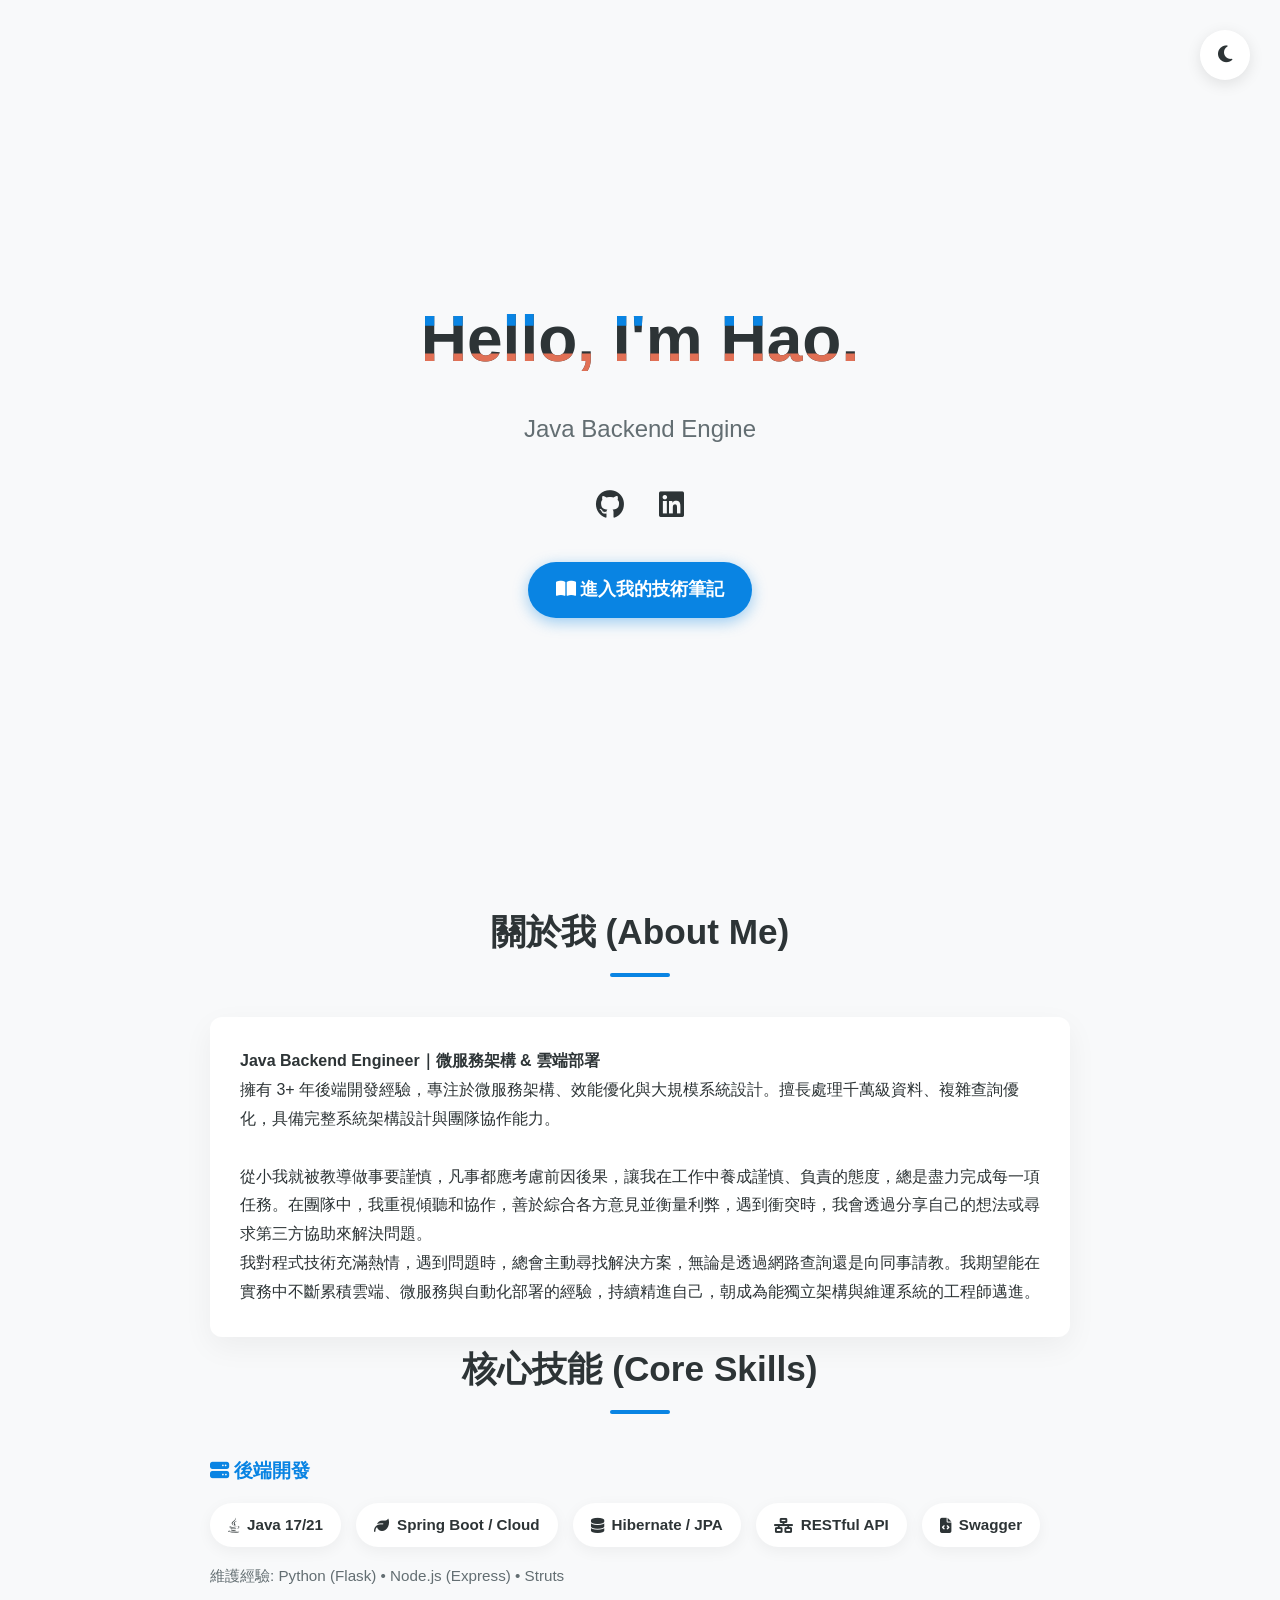
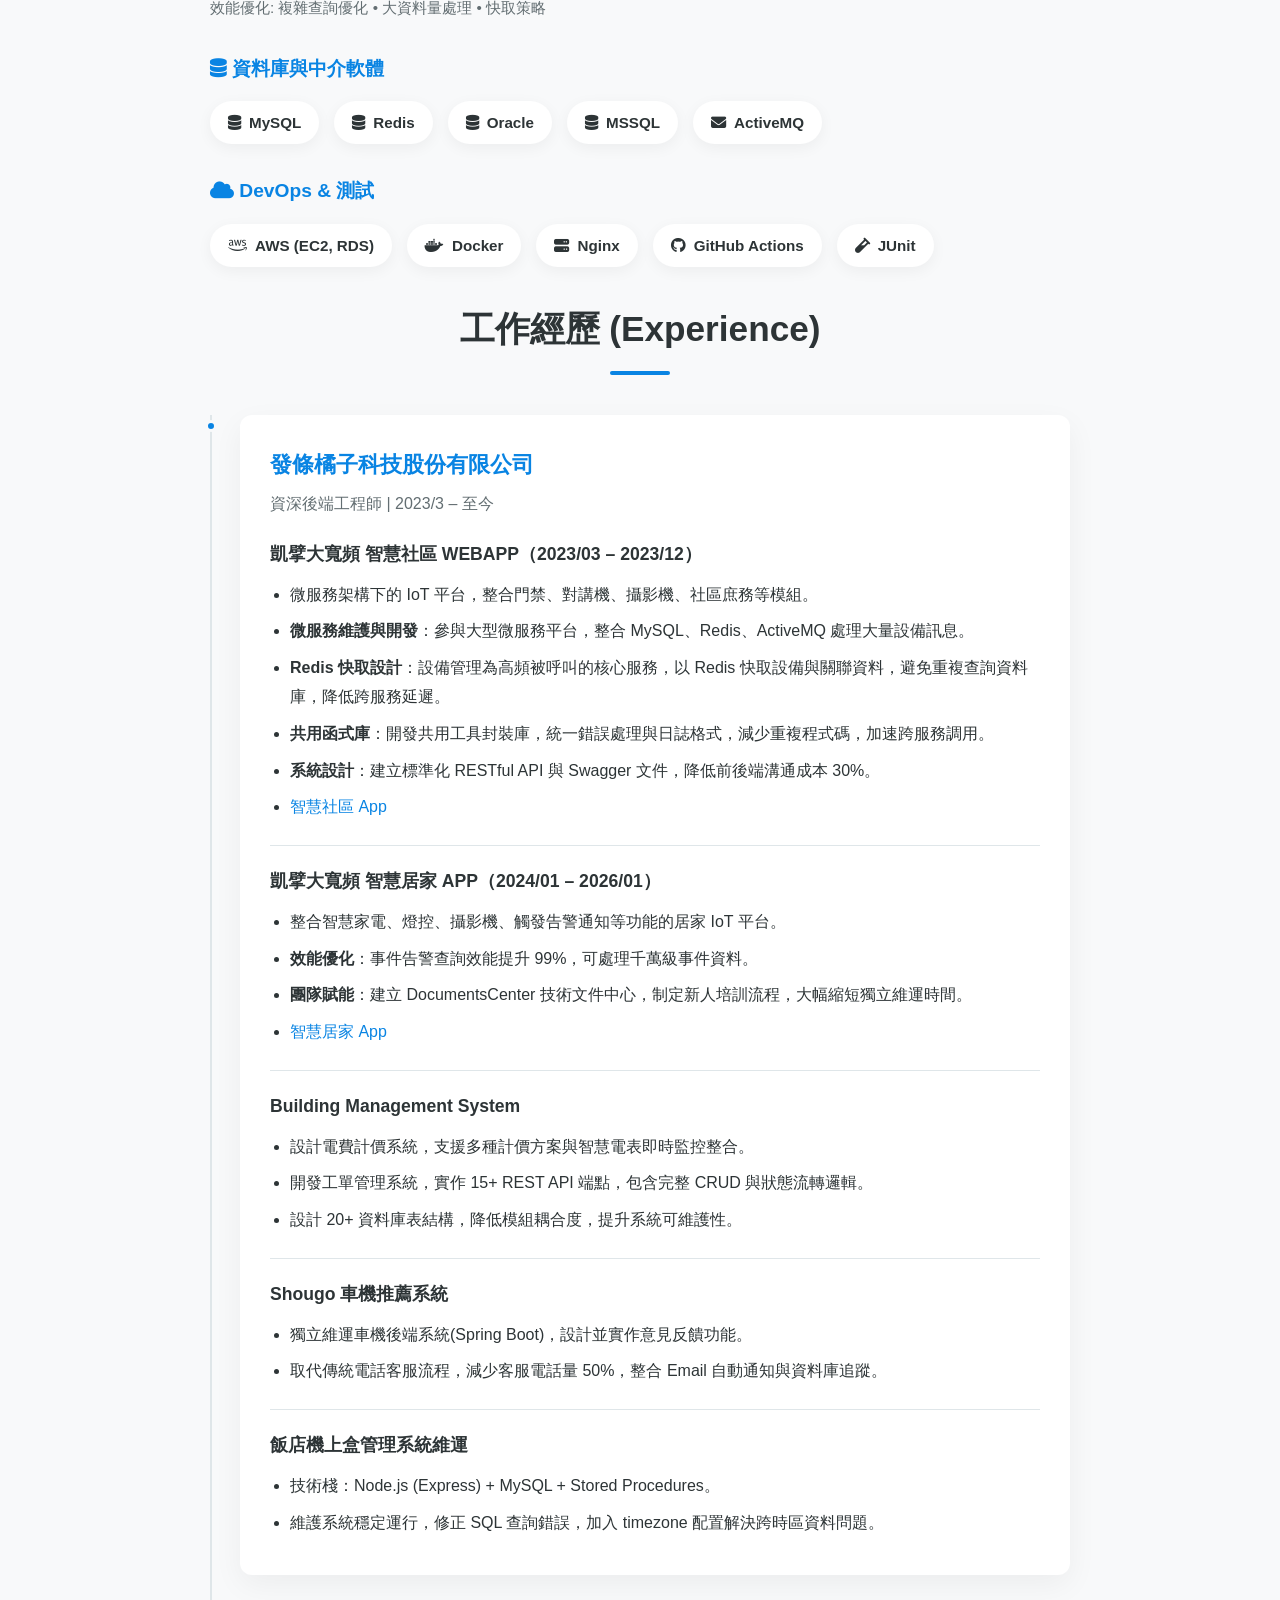
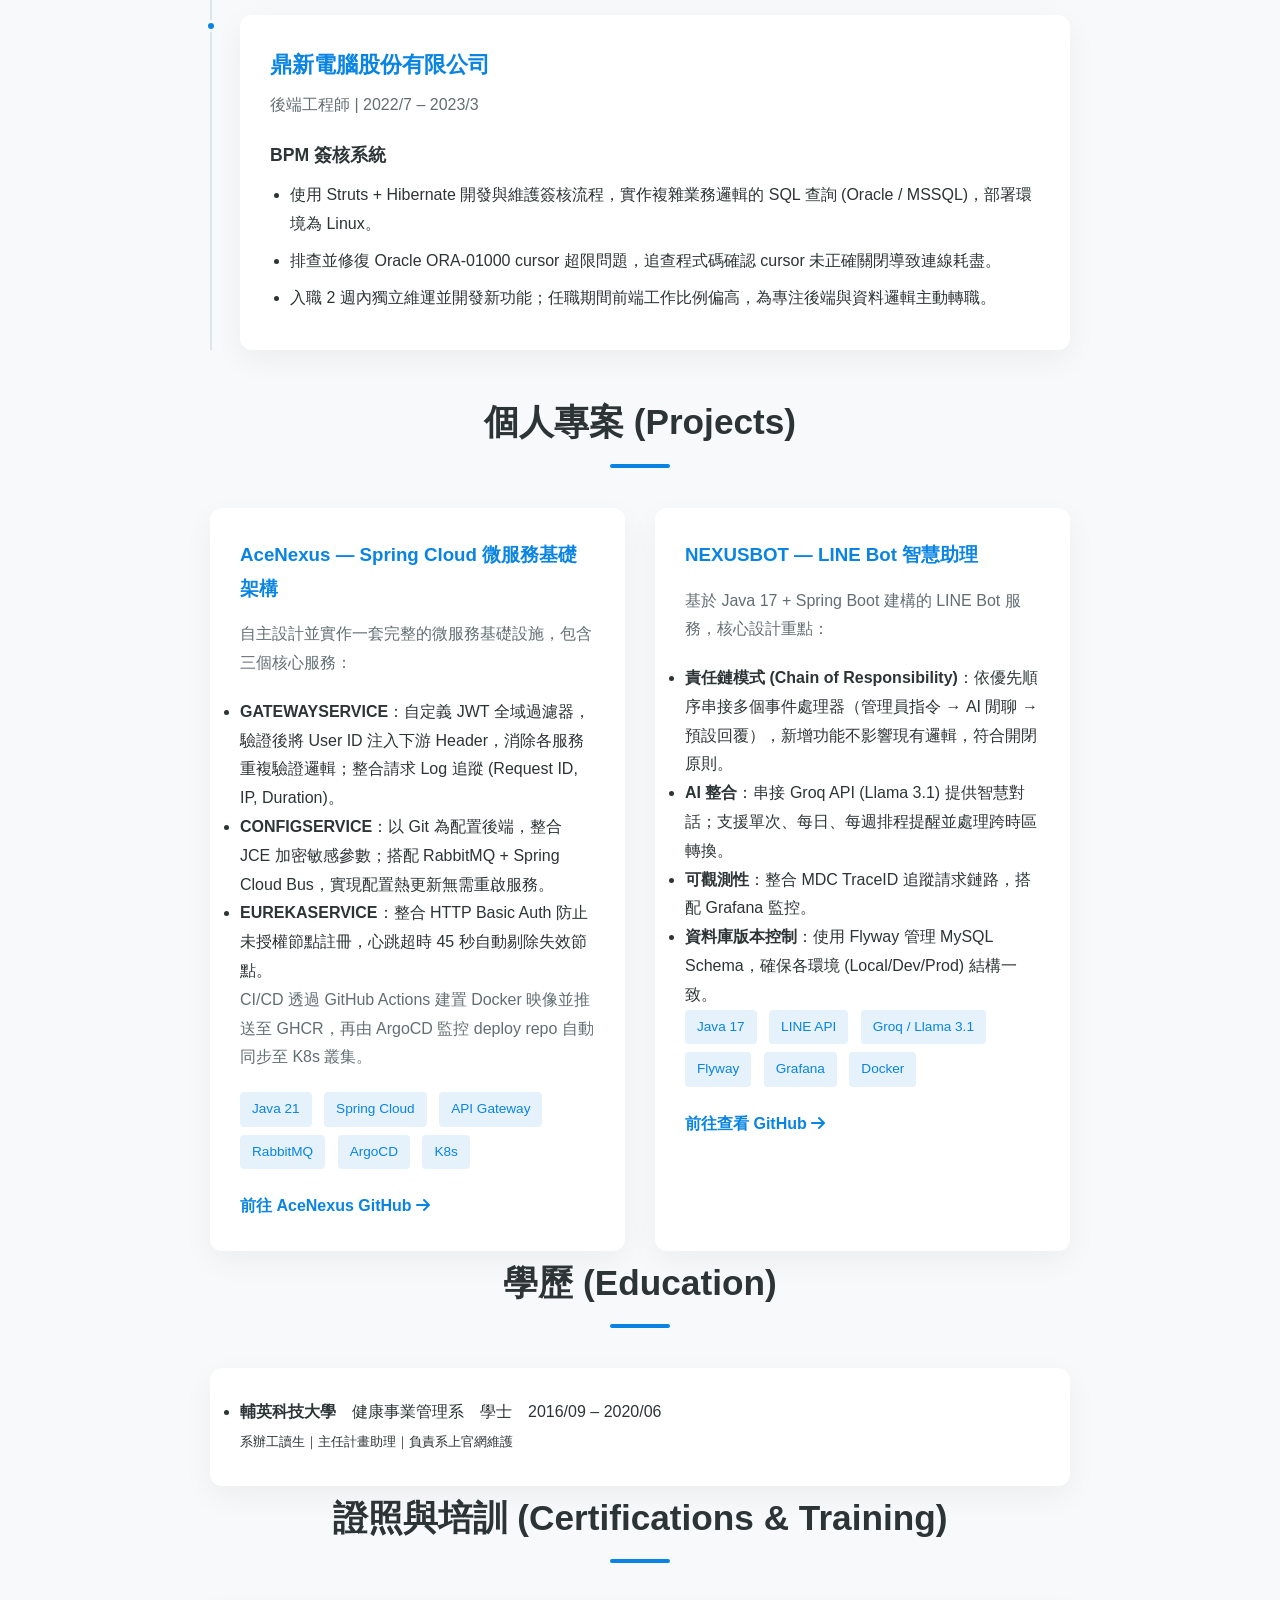
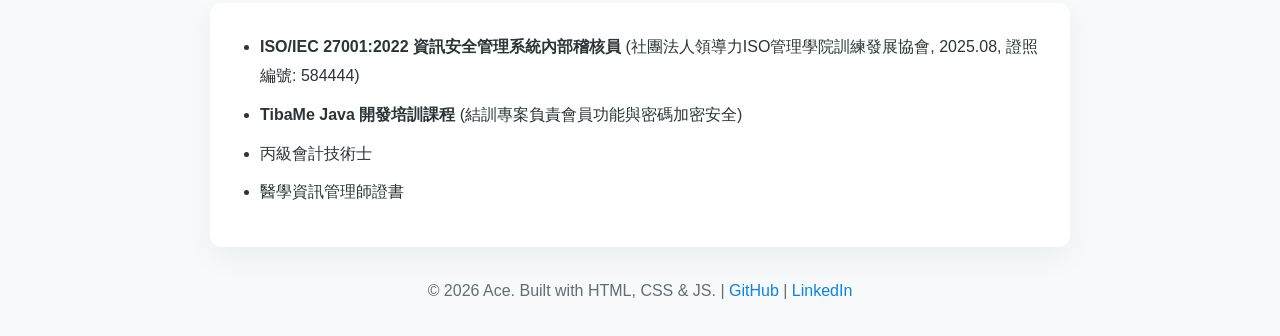
==== commit 3091a611: "docs(acenexus): 合併三篇筆記為單一完整解析，移除 Trivy 說明 - 新增 AceNexus-專案架構實戰解析.md（整合基礎設施、GitOps、NEXUSBOT） - 刪除 Ace" ====
--- a/index.html
+++ b/index.html
@@ -163,7 +163,7 @@
                     <li><strong>CONFIGSERVICE</strong>：以 Git 為配置後端，整合 JCE 加密敏感參數；搭配 RabbitMQ + Spring Cloud Bus，實現配置熱更新無需重啟服務。</li>
                     <li><strong>EUREKASERVICE</strong>：整合 HTTP Basic Auth 防止未授權節點註冊，心跳超時 45 秒自動剔除失效節點。</li>
                 </ul>
-                <p>CI/CD 透過 GitHub Actions 建置 Docker 映像、Trivy 漏洞掃描後推送至 GHCR，再由 ArgoCD 監控 deploy repo 自動同步至 K8s 叢集。</p>
+                <p>CI/CD 透過 GitHub Actions 建置 Docker 映像並推送至 GHCR，再由 ArgoCD 監控 deploy repo 自動同步至 K8s 叢集。</p>
                 <div class="tags">
                     <span>Java 21</span>
                     <span>Spring Cloud</span>
--- a/style.css
+++ b/style.css
@@ -49,6 +49,50 @@
 h1 {
     font-size: 4rem;
     margin-bottom: 10px;
+}
+
+/* Glitch Effect */
+.glitch {
+    position: relative;
+}
+
+.glitch::before,
+.glitch::after {
+    content: attr(data-text);
+    position: absolute;
+    top: 0;
+    left: 0;
+    width: 100%;
+    height: 100%;
+    pointer-events: none;
+}
+
+.glitch::before {
+    color: var(--primary-color);
+    clip-path: polygon(0 0, 100% 0, 100% 38%, 0 38%);
+    animation: glitch-top 4s infinite;
+}
+
+.glitch::after {
+    color: #e17055;
+    clip-path: polygon(0 62%, 100% 62%, 100% 100%, 0 100%);
+    animation: glitch-bottom 4s infinite;
+}
+
+@keyframes glitch-top {
+    0%, 88%, 100% { transform: translate(0); opacity: 0; }
+    90%           { transform: translate(-4px, -2px); opacity: 1; }
+    92%           { transform: translate(4px, 0);  opacity: 1; }
+    94%           { transform: translate(-2px, 1px); opacity: 1; }
+    96%           { transform: translate(0); opacity: 0; }
+}
+
+@keyframes glitch-bottom {
+    0%, 88%, 100% { transform: translate(0); opacity: 0; }
+    91%           { transform: translate(4px, 2px);  opacity: 1; }
+    93%           { transform: translate(-4px, 0); opacity: 1; }
+    95%           { transform: translate(2px, -1px); opacity: 1; }
+    97%           { transform: translate(0); opacity: 0; }
 }
 
 .typewriter {
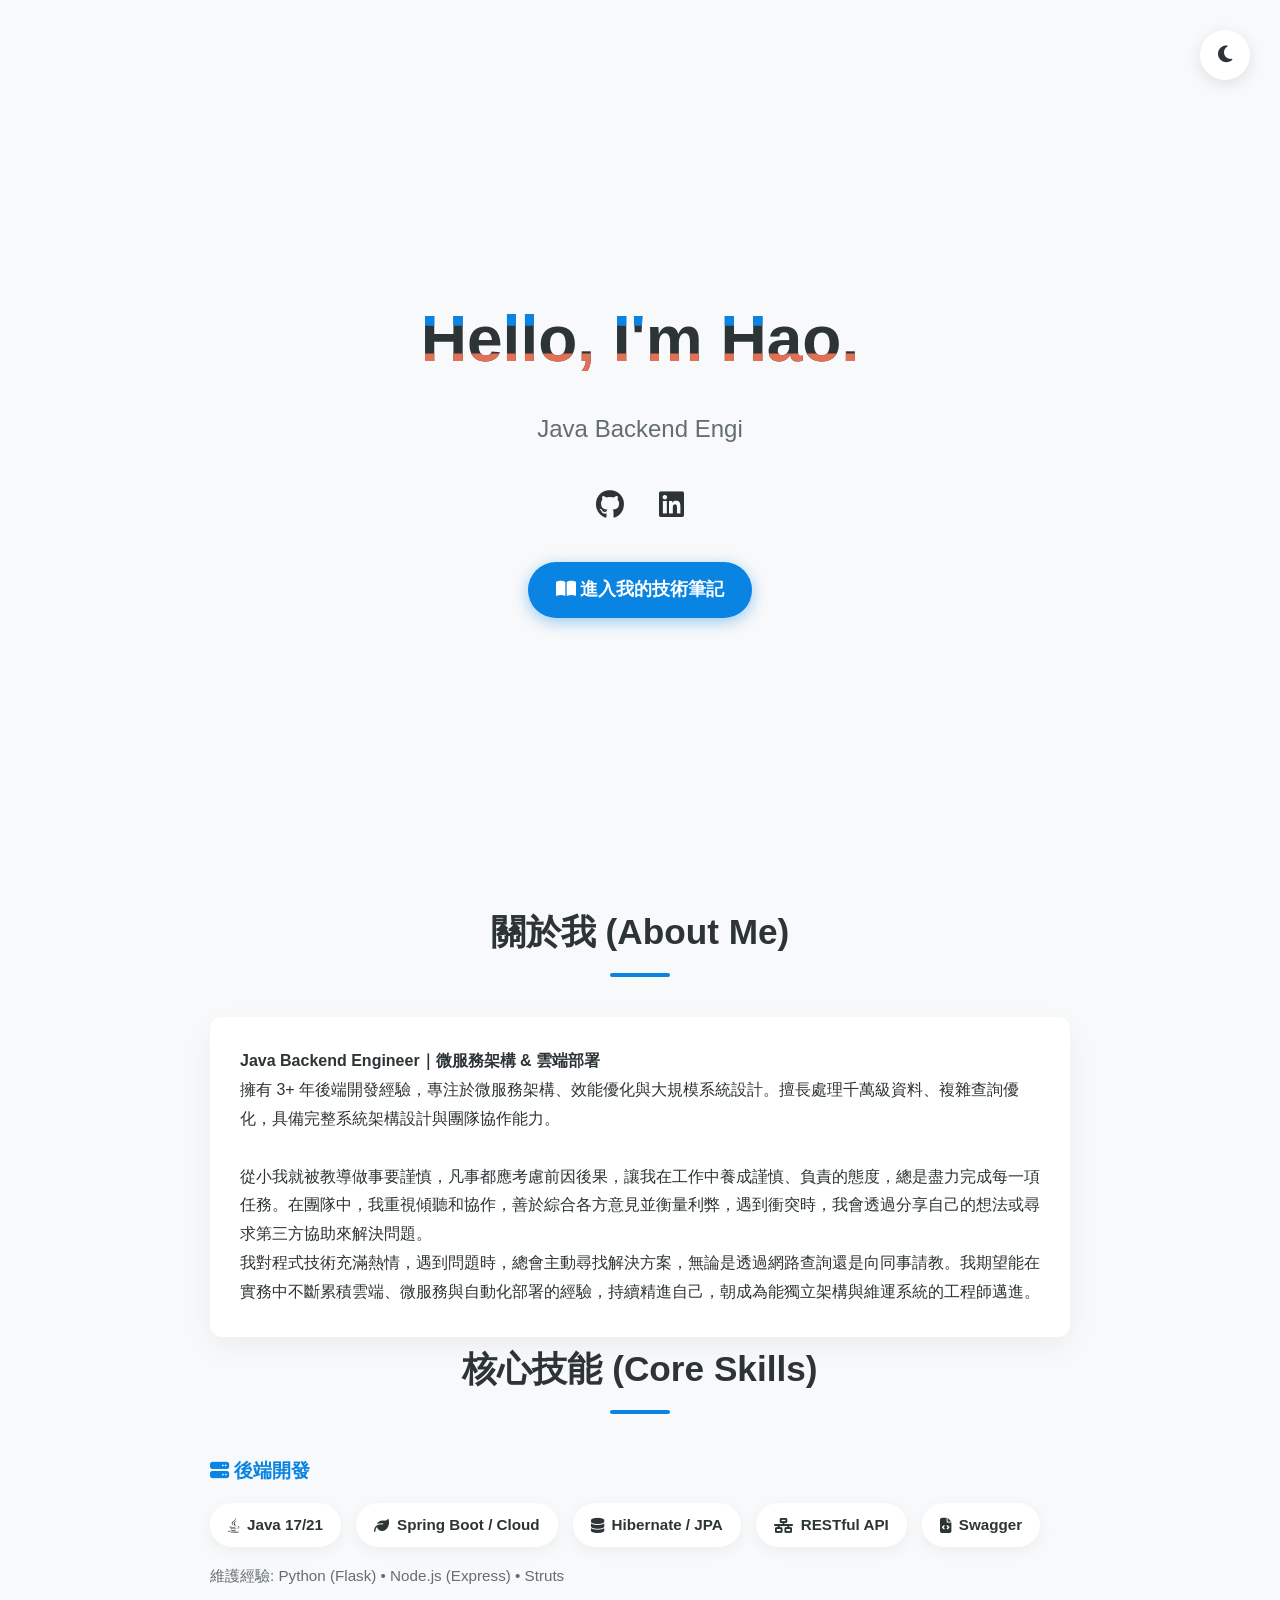
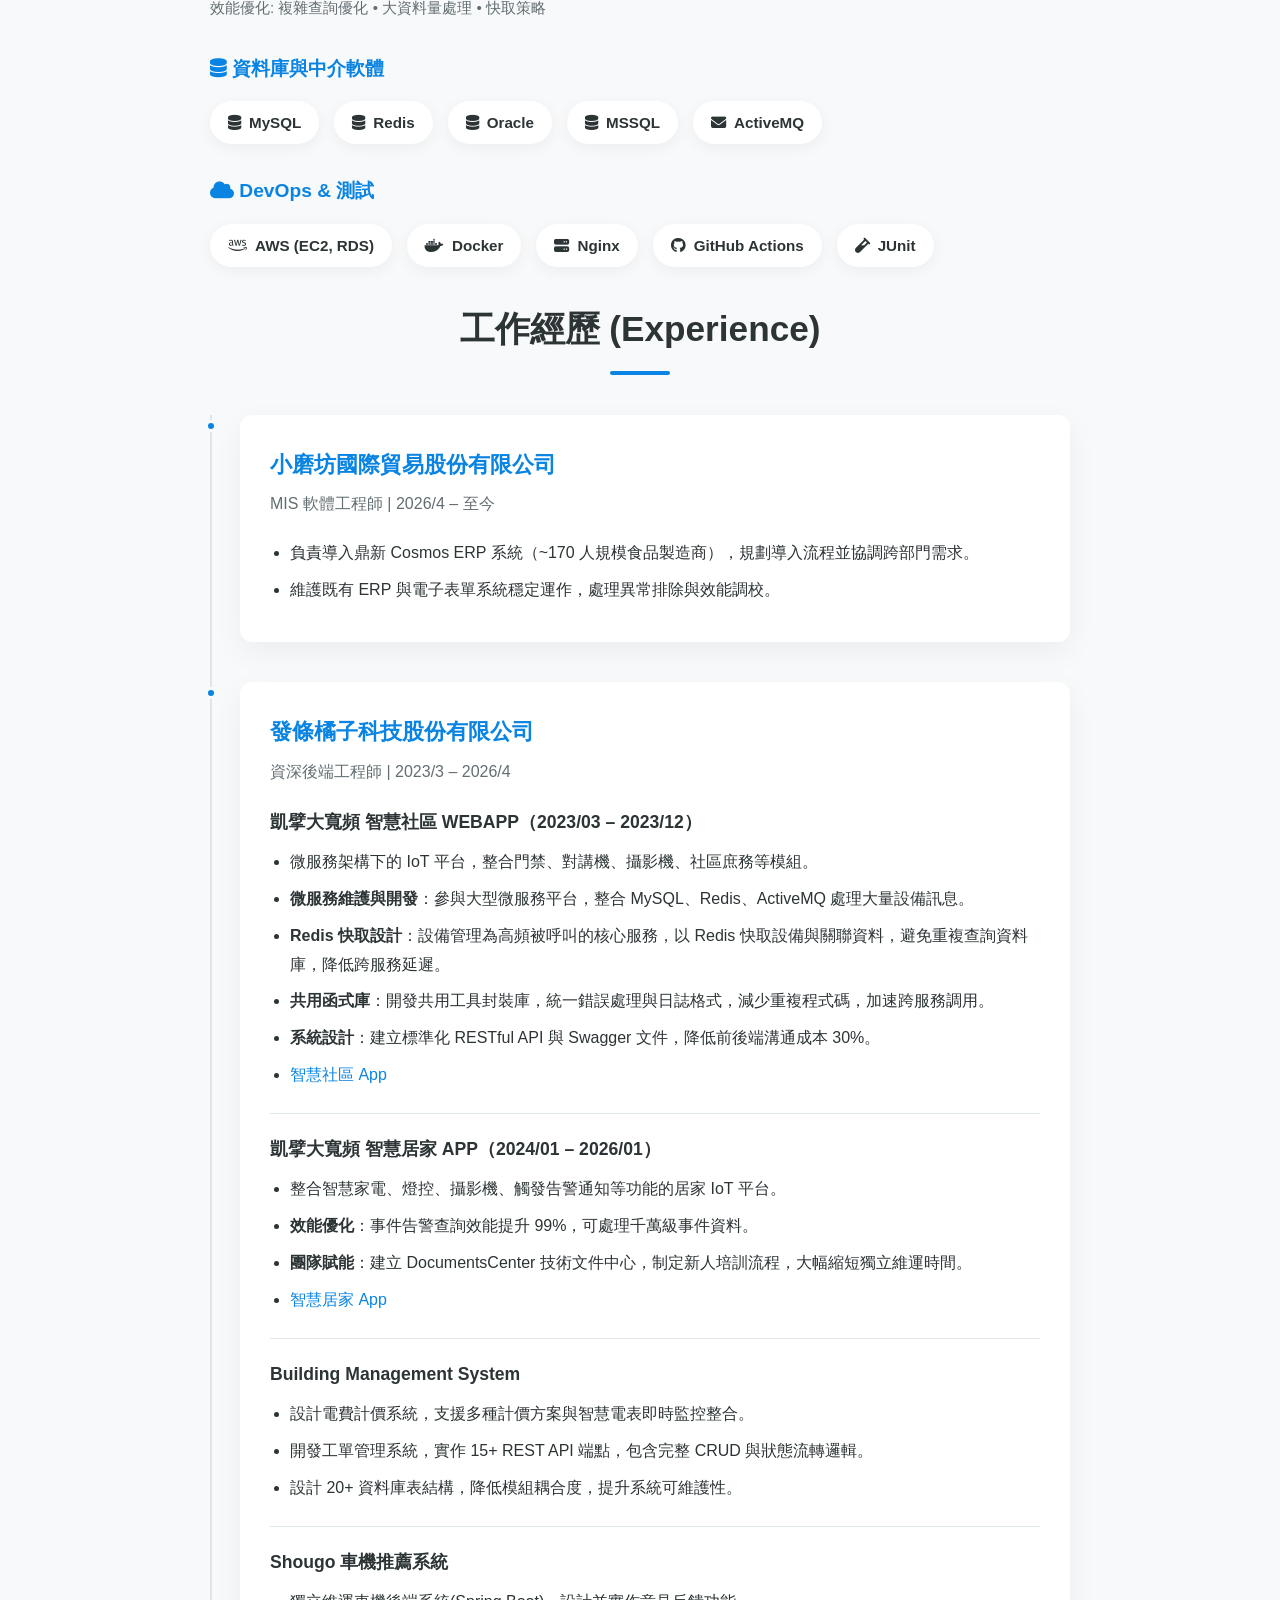
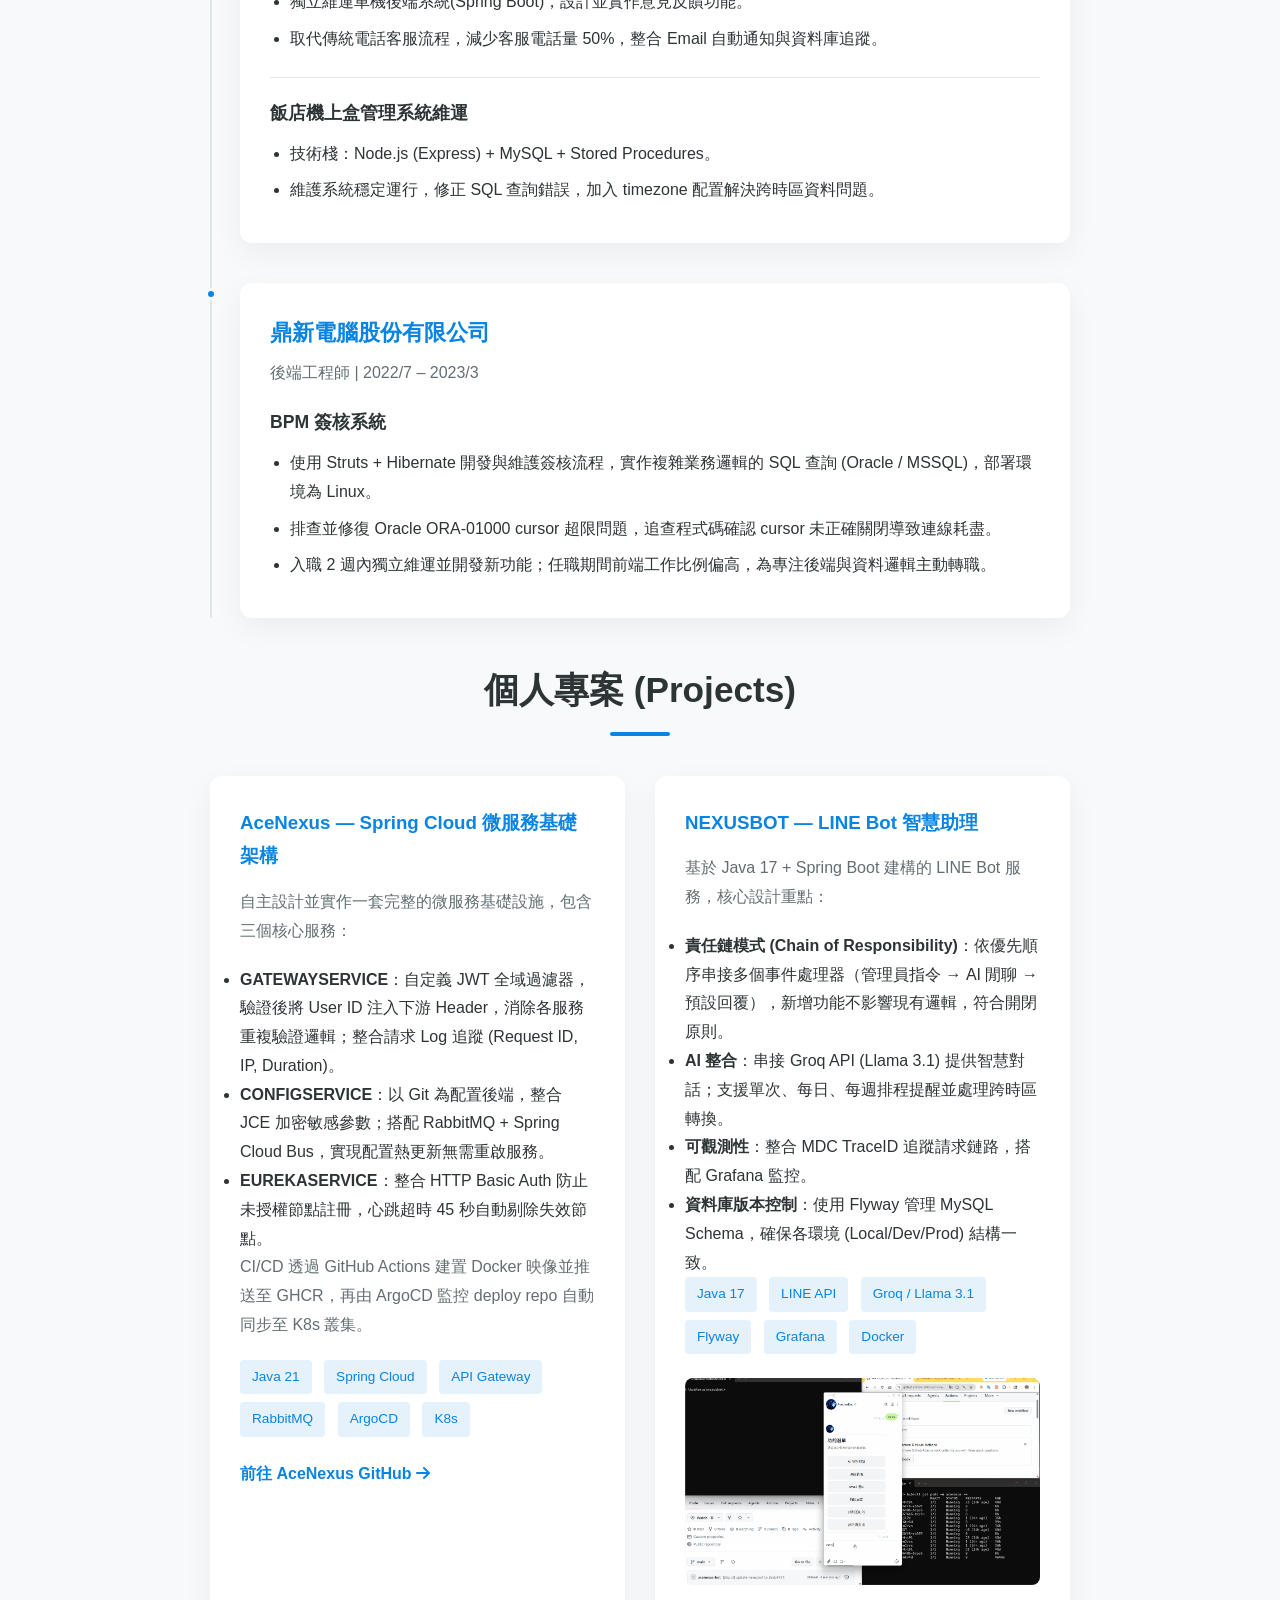
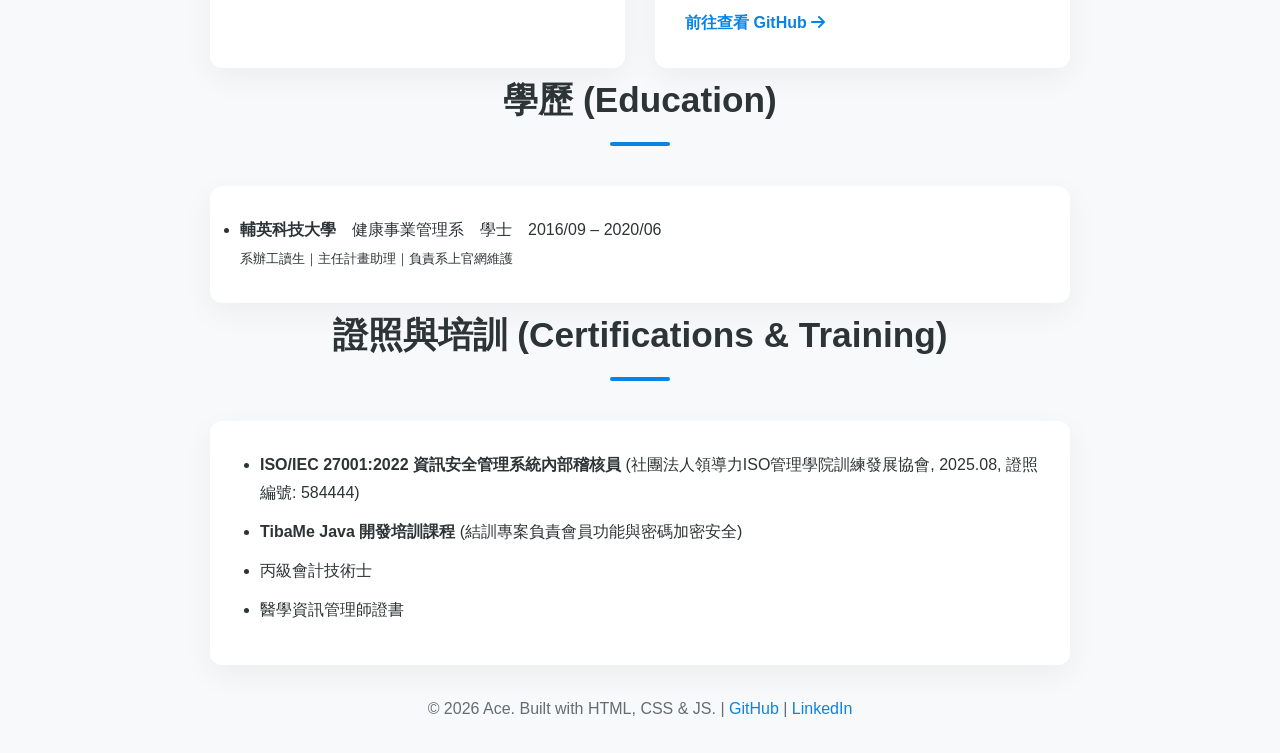
==== commit 84fd8b55: "feat: 新增小磨坊工作經歷、更新發條橘子結束日期，並加入 NEXUSBOT CI/CD 操作 GIF Co-Authored-By: Claude Sonnet 4.6 <noreply@anth" ====
--- a/index.html
+++ b/index.html
@@ -77,13 +77,27 @@
 
     <section id="experience" class="container">
         <h2>工作經歷 (Experience)</h2>
-        
+
         <div class="timeline">
             <div class="timeline-item">
                 <div class="timeline-dot"></div>
                 <div class="timeline-content card">
+                    <h3>小磨坊國際貿易股份有限公司</h3>
+                    <h4>MIS 軟體工程師 | 2026/4 – 至今</h4>
+                    <div class="exp-project">
+                        <ul>
+                            <li>負責導入鼎新 Cosmos ERP 系統（~170 人規模食品製造商），規劃導入流程並協調跨部門需求。</li>
+                            <li>維護既有 ERP 與電子表單系統穩定運作，處理異常排除與效能調校。</li>
+                        </ul>
+                    </div>
+                </div>
+            </div>
+
+            <div class="timeline-item">
+                <div class="timeline-dot"></div>
+                <div class="timeline-content card">
                     <h3>發條橘子科技股份有限公司</h3>
-                    <h4>資深後端工程師 | 2023/3 – 至今</h4>
+                    <h4>資深後端工程師 | 2023/3 – 2026/4</h4>
                     
                     <div class="exp-project">
                         <h5>凱擘大寬頻 智慧社區 WEBAPP（2023/03 – 2023/12）</h5>
@@ -192,6 +206,7 @@
                     <span>Grafana</span>
                     <span>Docker</span>
                 </div>
+                <img src="images/nexusbot_cicd_1.gif" alt="NEXUSBOT CI/CD 示範" style="width:100%;border-radius:8px;margin-top:16px;">
                 <a href="https://github.com/AceNexus/NEXUSBOT" target="_blank" class="project-link">前往查看 GitHub <i class="fas fa-arrow-right"></i></a>
             </div>
         </div>
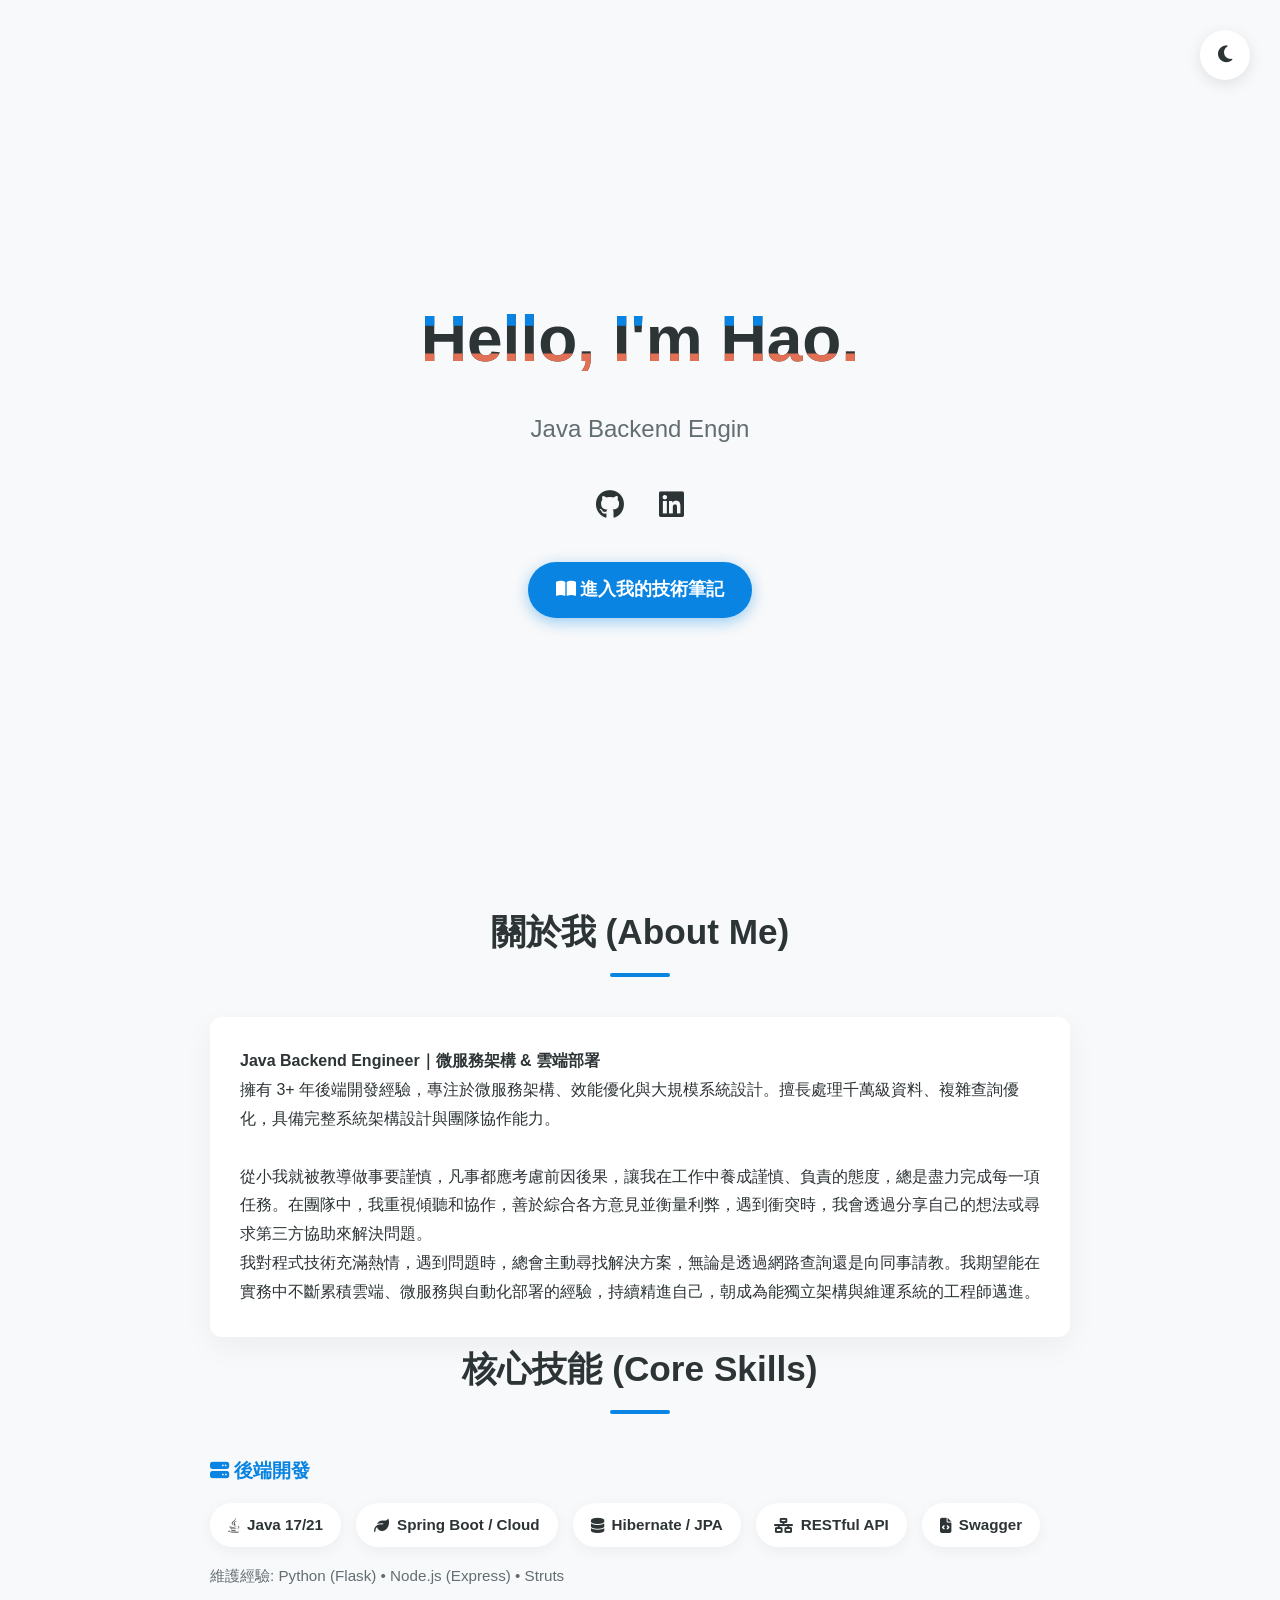
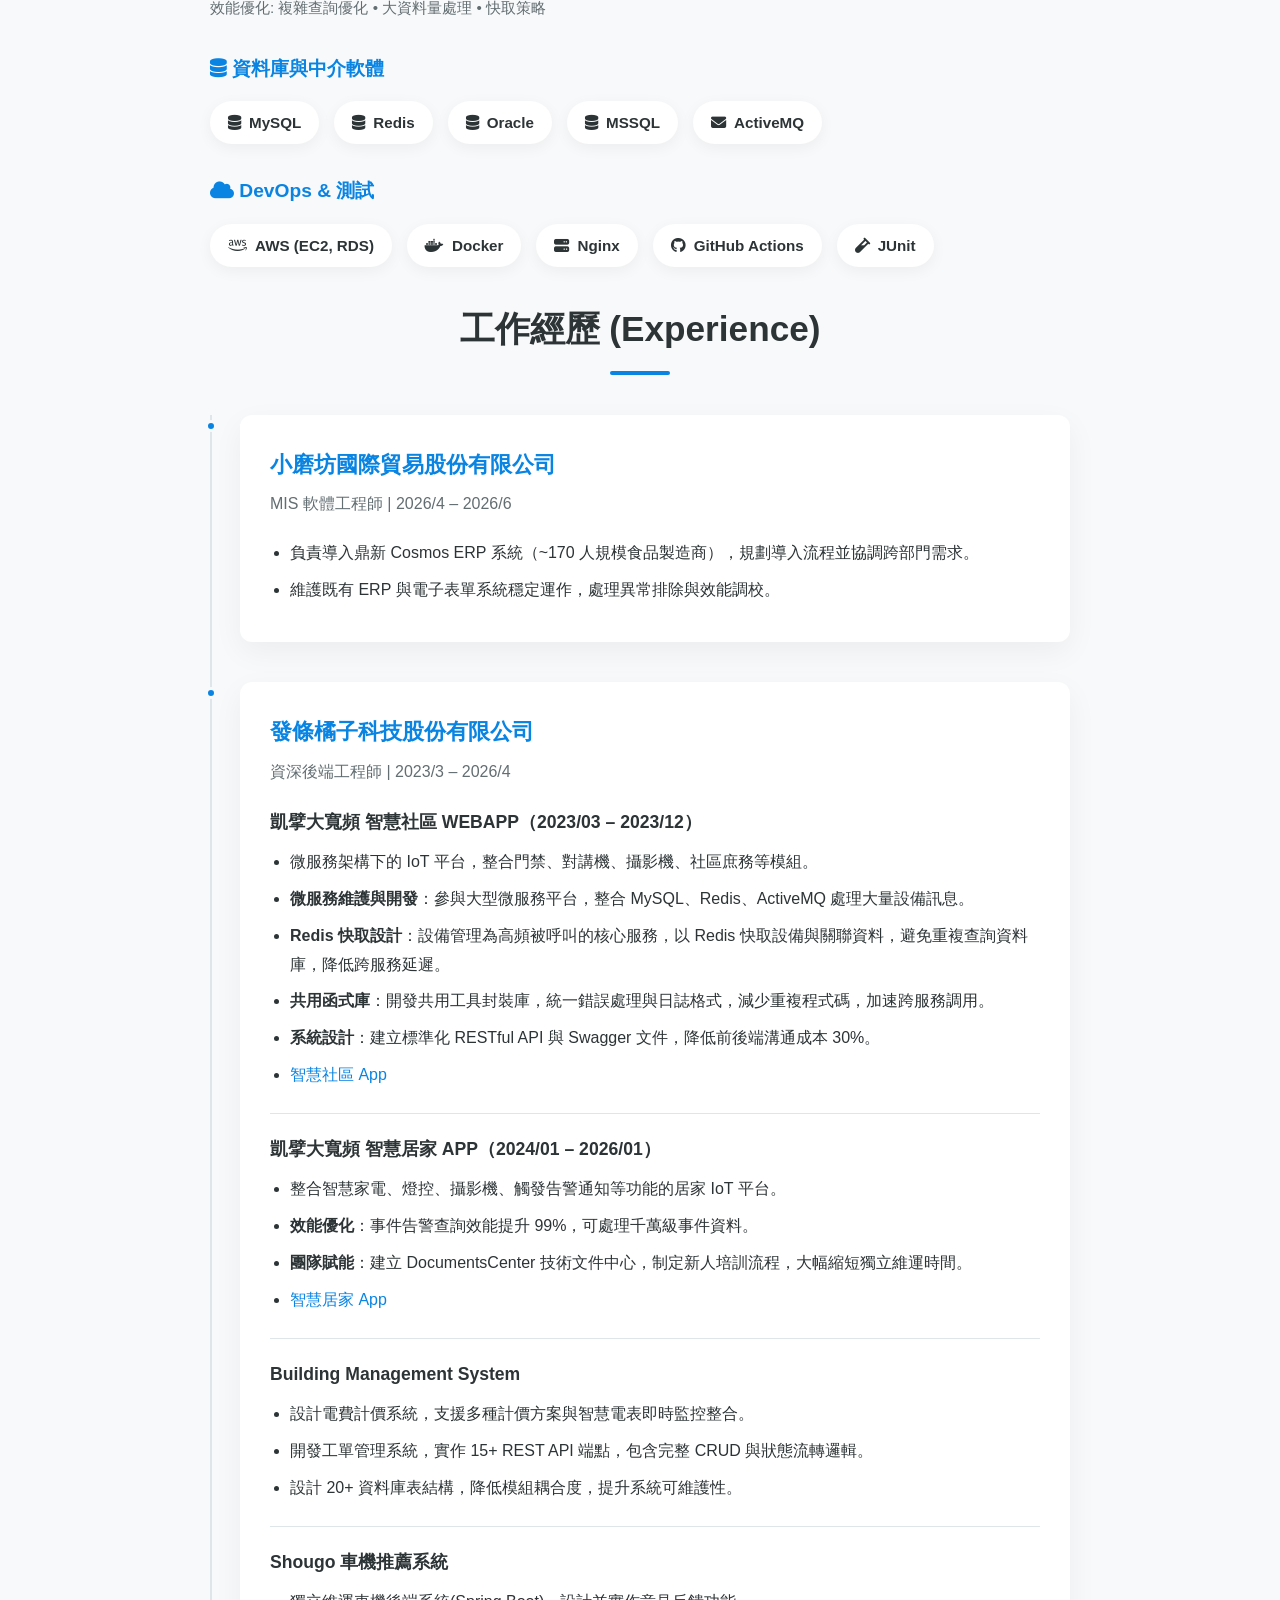
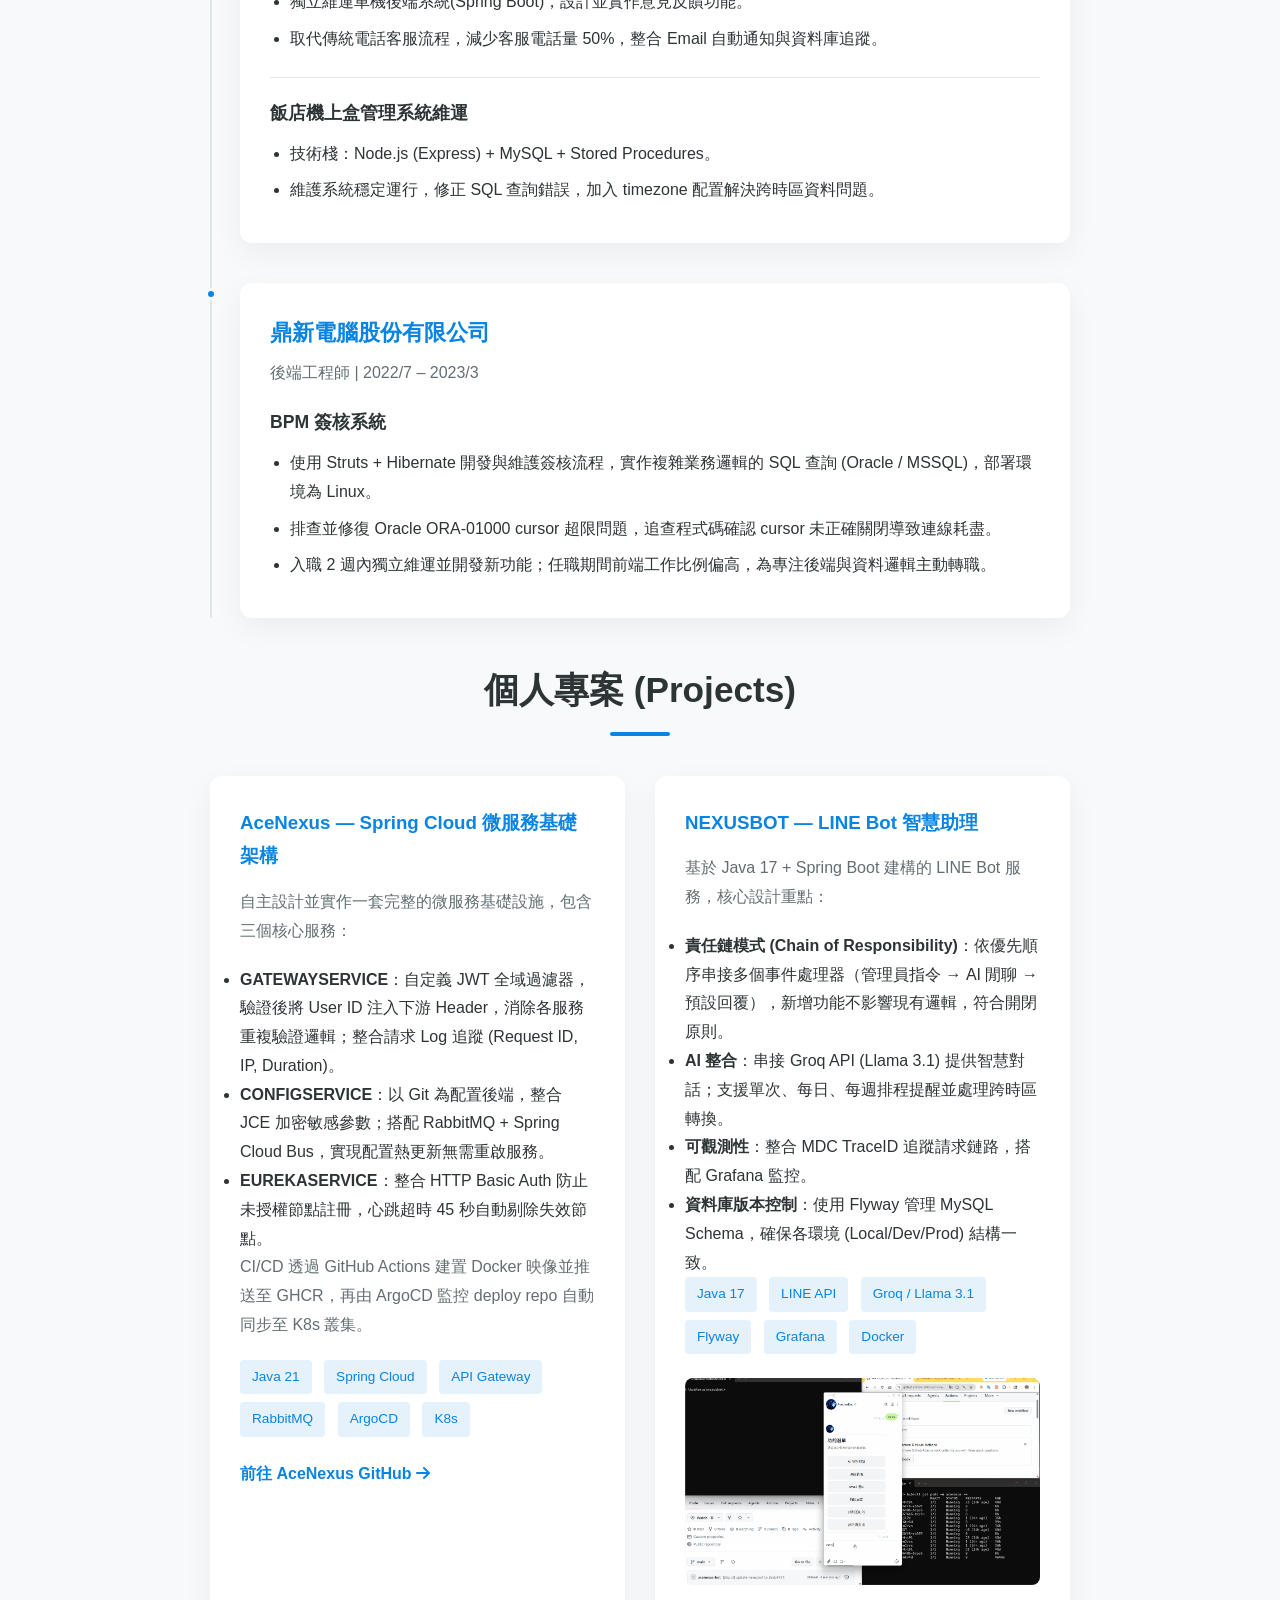
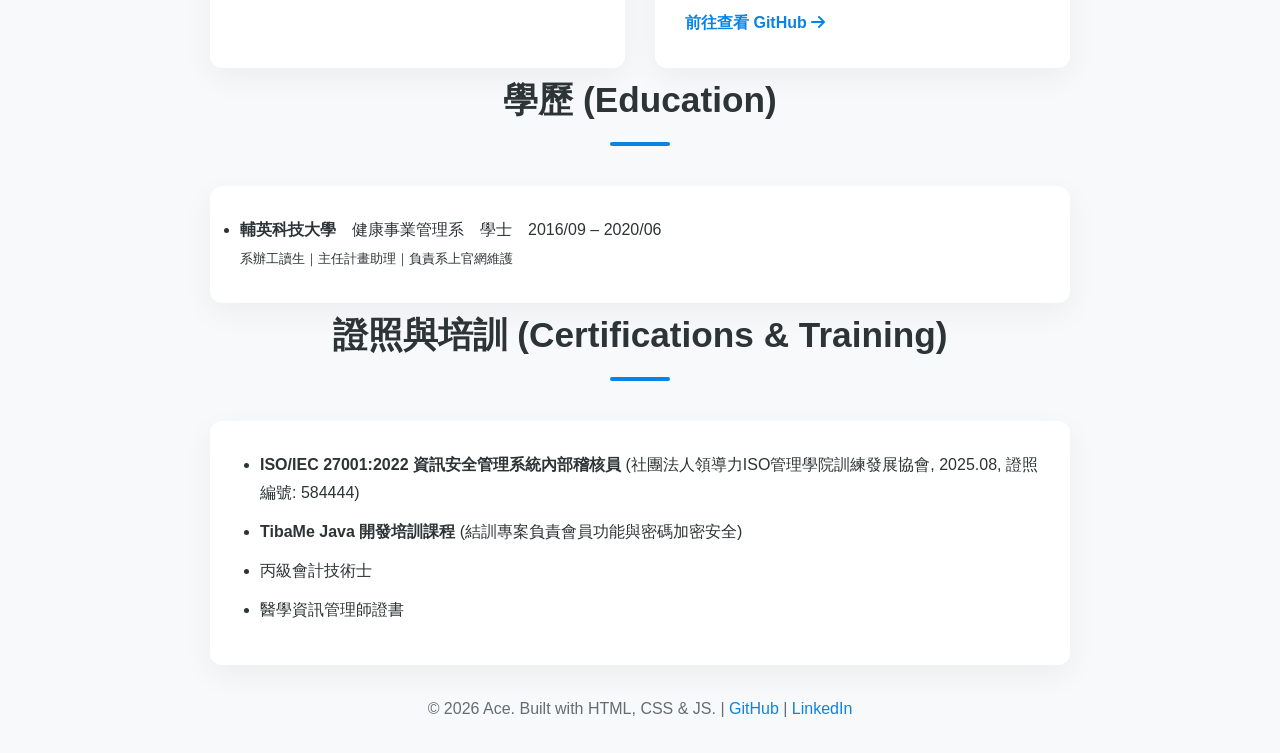
==== commit f05a17fe: "fix(portfolio): 更新小磨坊離職日期，並修正 CLAUDE.md 深色模式說明 Co-Authored-By: Claude Sonnet 4.6 <noreply@anthropic." ====
--- a/index.html
+++ b/index.html
@@ -83,7 +83,7 @@
                 <div class="timeline-dot"></div>
                 <div class="timeline-content card">
                     <h3>小磨坊國際貿易股份有限公司</h3>
-                    <h4>MIS 軟體工程師 | 2026/4 – 至今</h4>
+                    <h4>MIS 軟體工程師 | 2026/4 – 2026/6</h4>
                     <div class="exp-project">
                         <ul>
                             <li>負責導入鼎新 Cosmos ERP 系統（~170 人規模食品製造商），規劃導入流程並協調跨部門需求。</li>
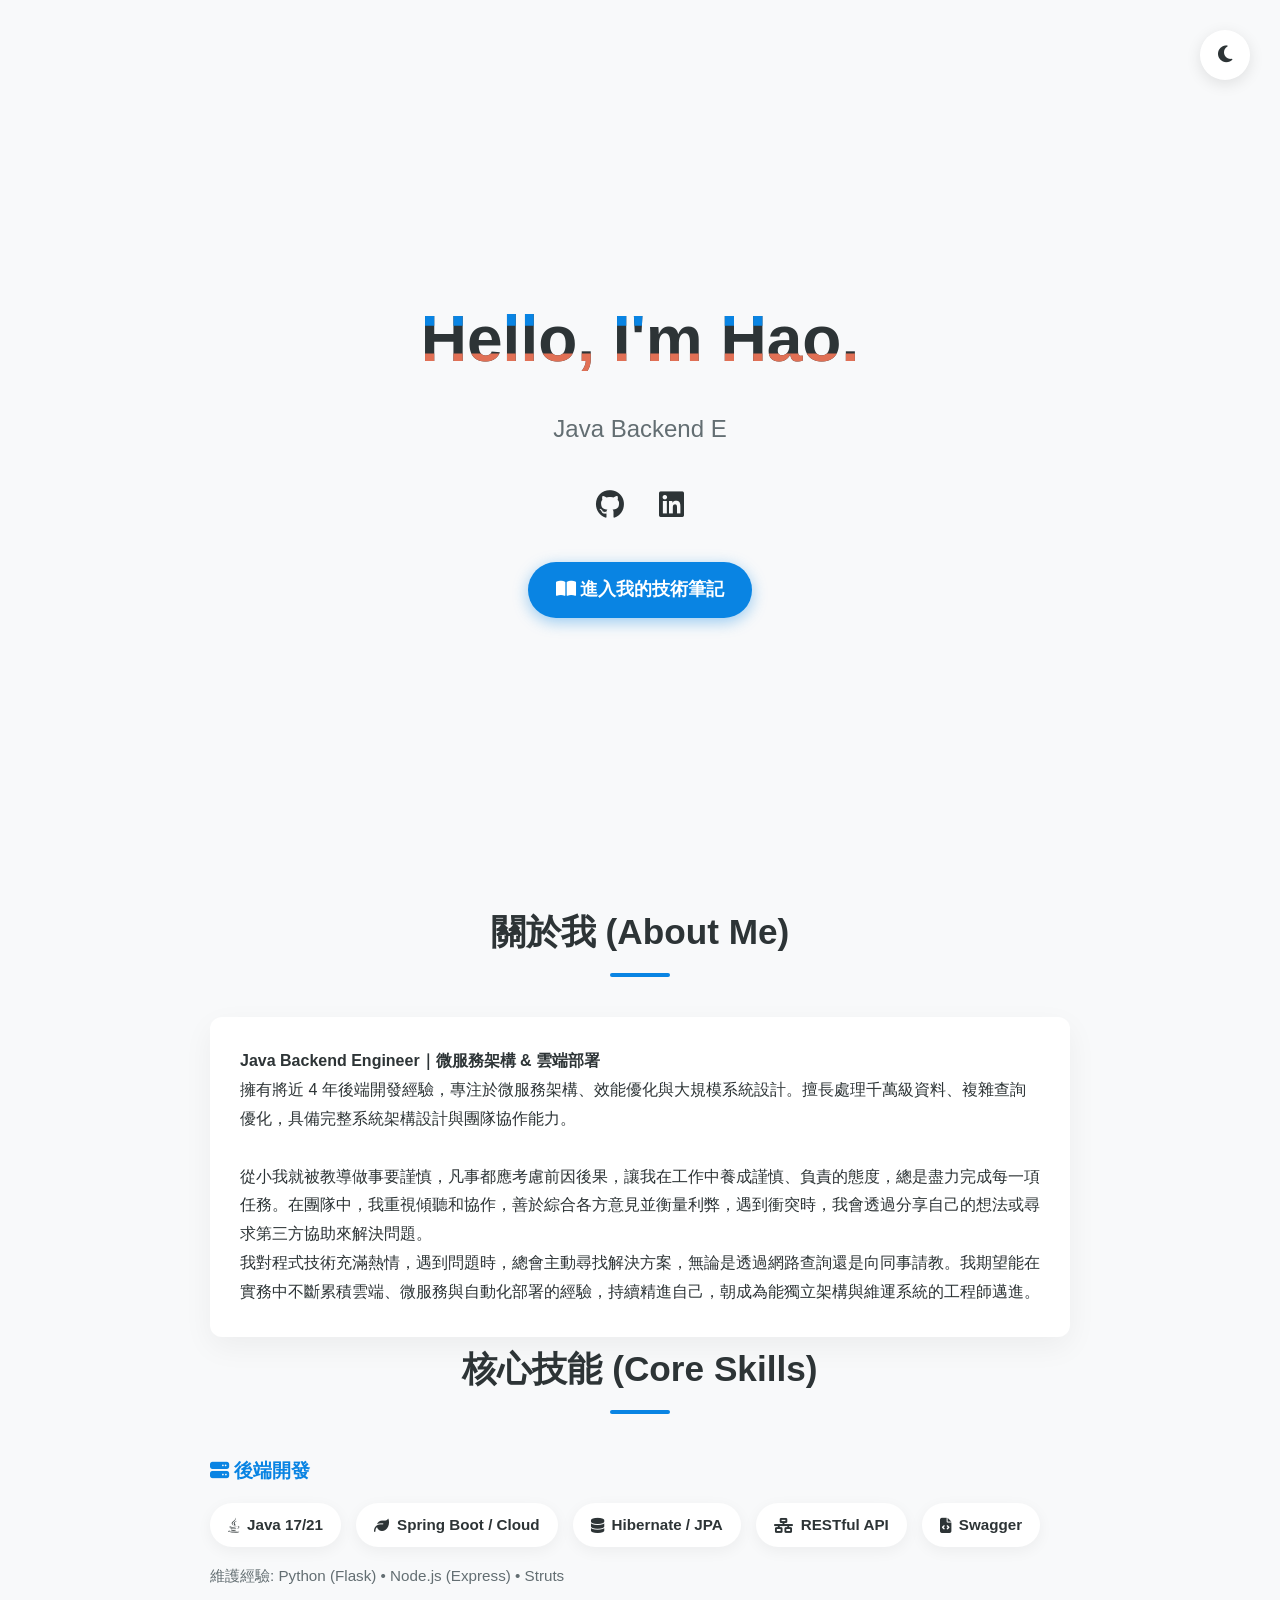
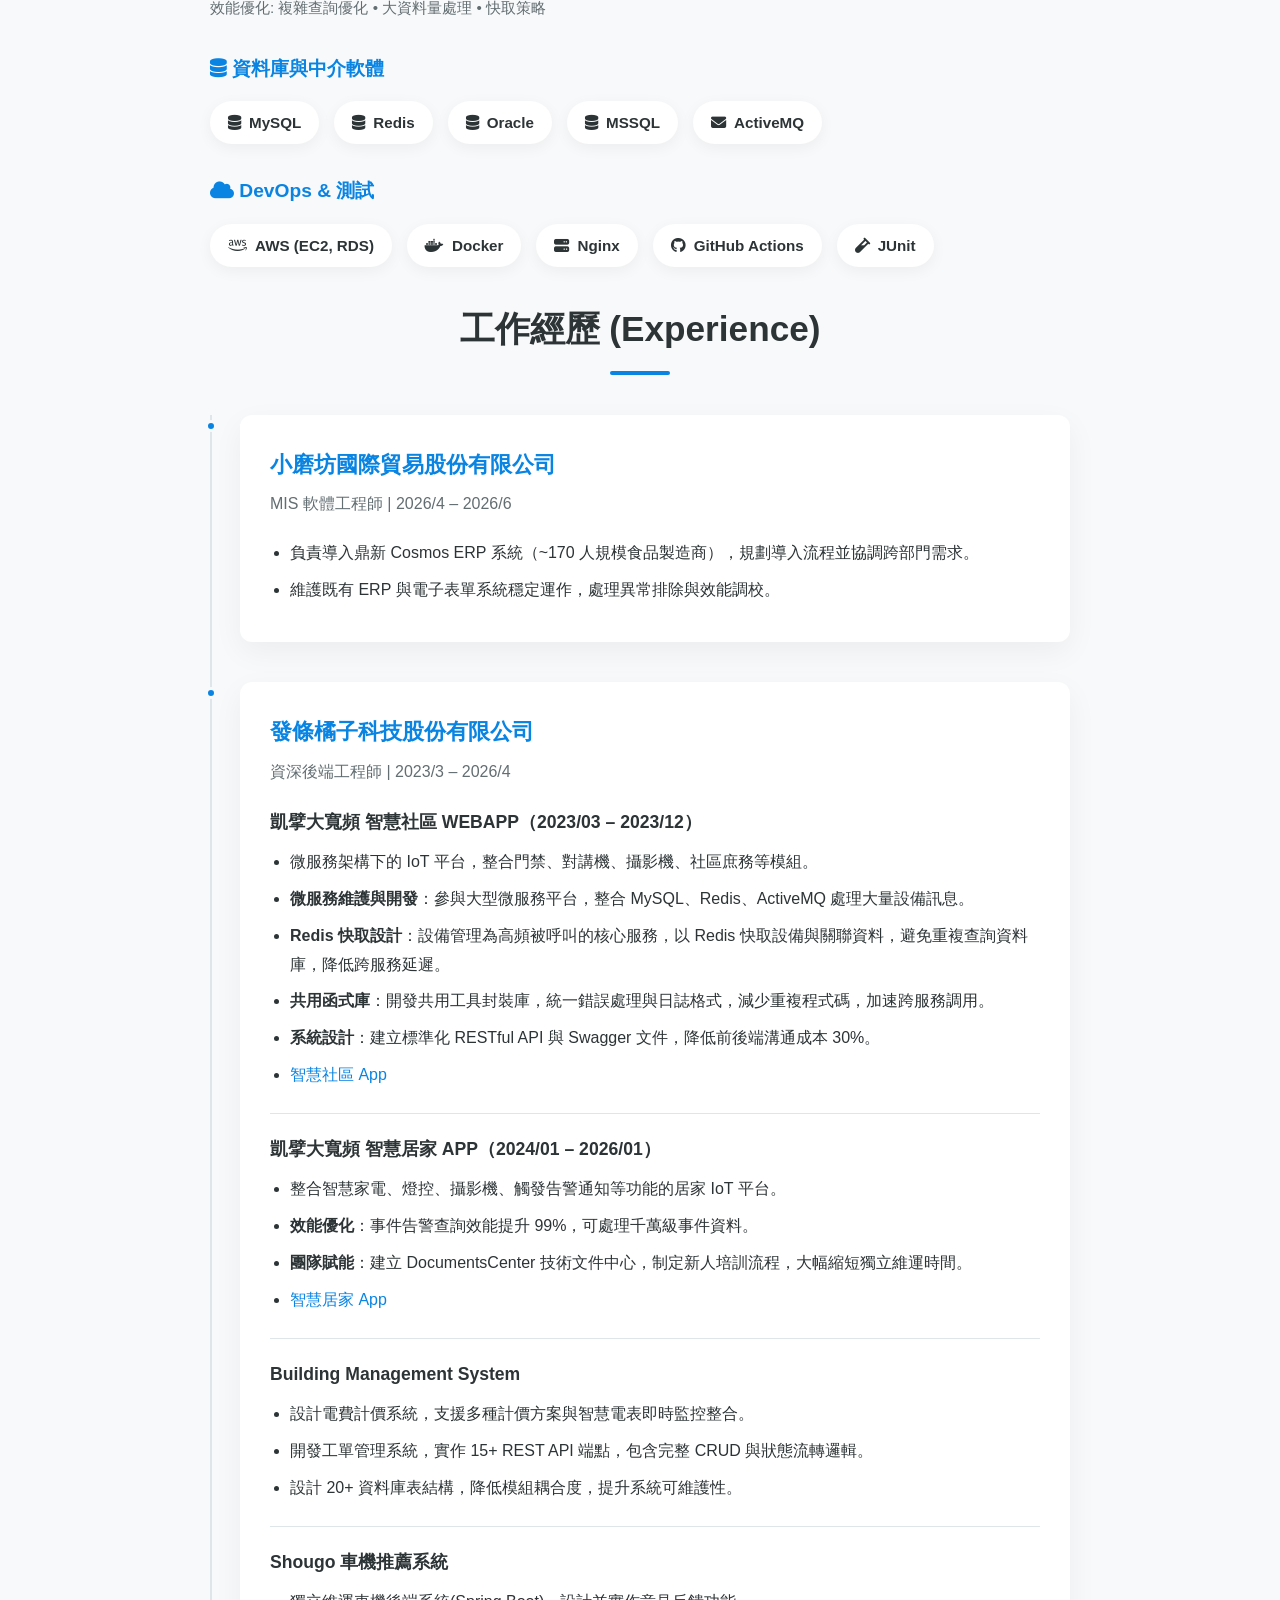
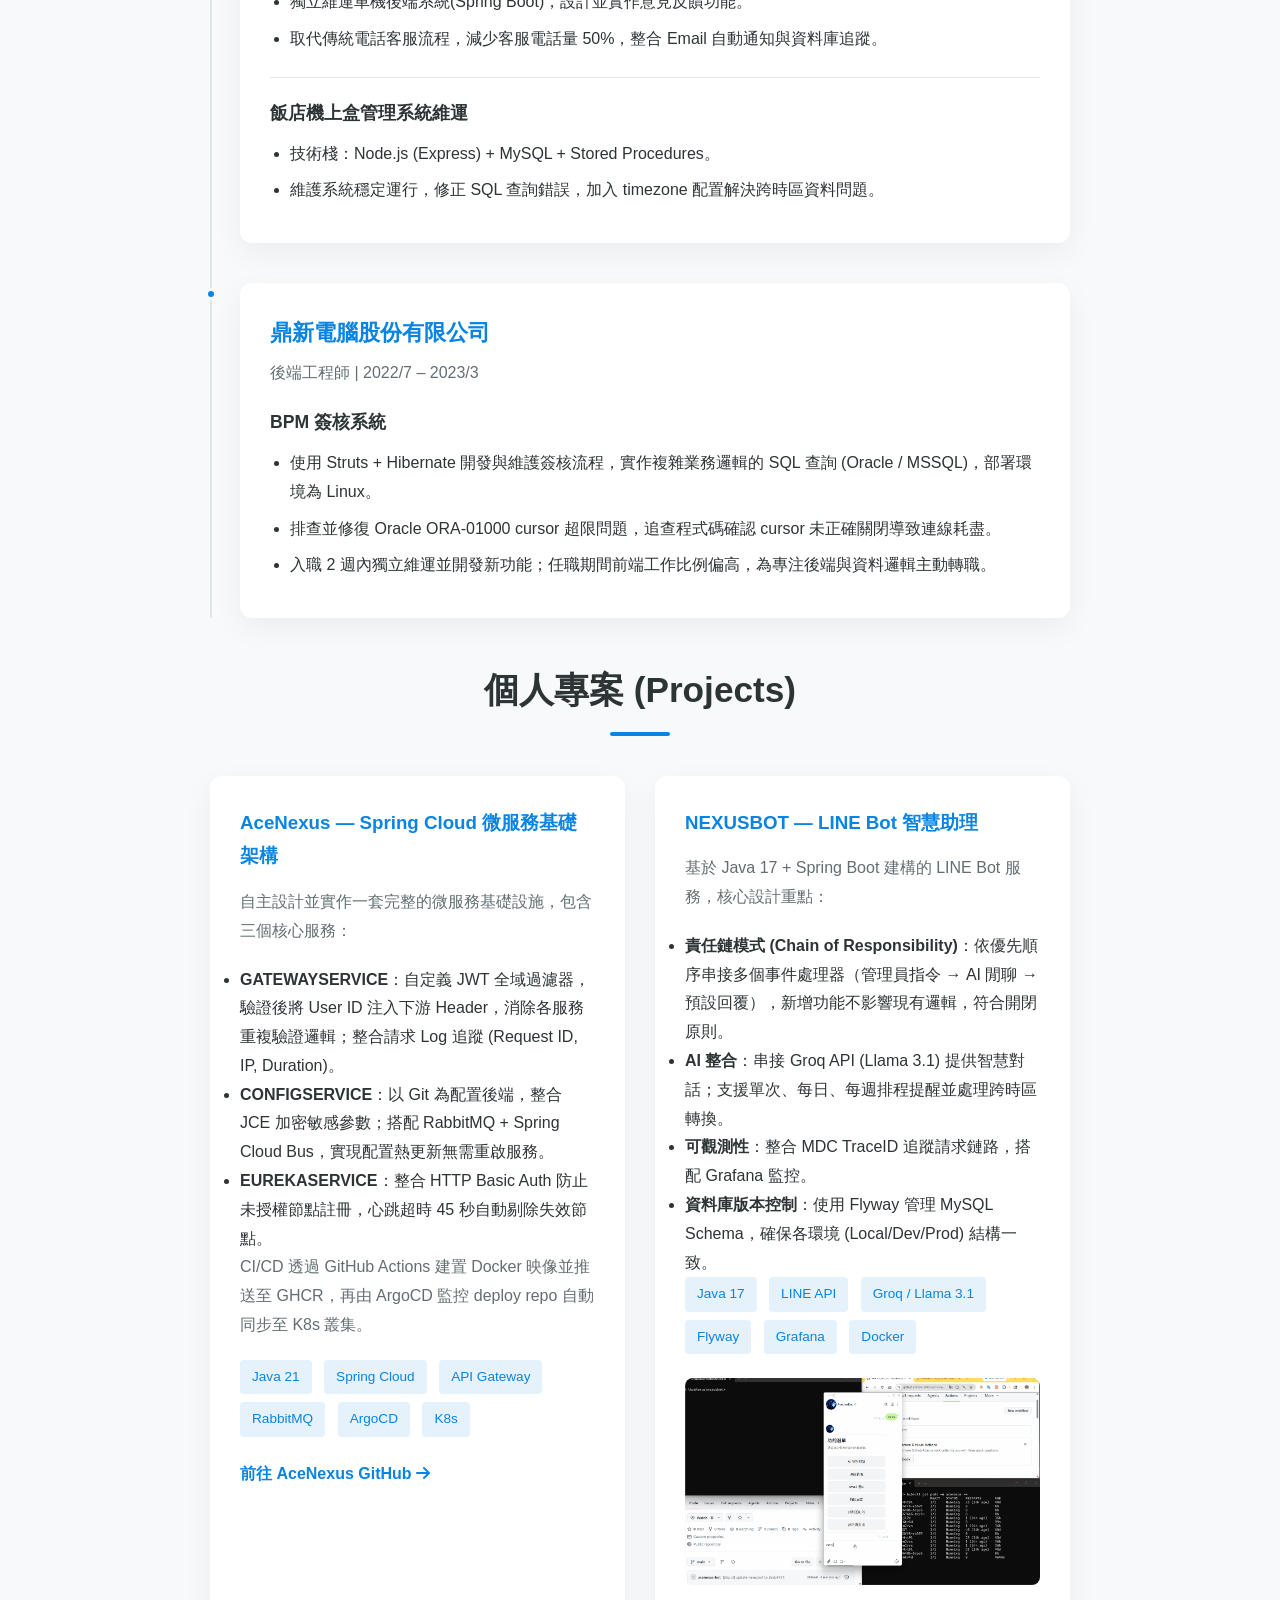
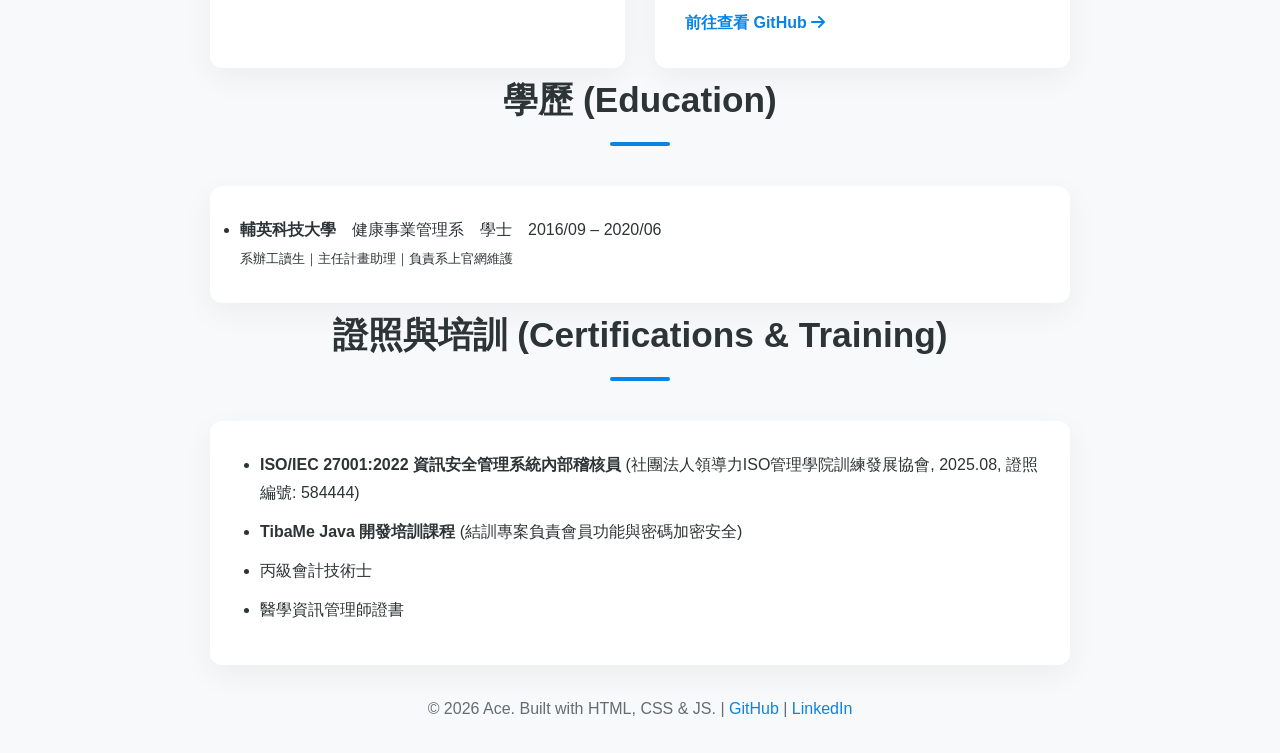
==== commit 0169424c: "fix(portfolio): 更新關於我年資描述為將近 4 年 Co-Authored-By: Claude Sonnet 4.6 <noreply@anthropic.com>" ====
--- a/index.html
+++ b/index.html
@@ -30,7 +30,7 @@
         <h2>關於我 (About Me)</h2>
         <div class="card">
             <p><strong>Java Backend Engineer｜微服務架構 & 雲端部署</strong></p>
-            <p>擁有 3+ 年後端開發經驗，專注於微服務架構、效能優化與大規模系統設計。擅長處理千萬級資料、複雜查詢優化，具備完整系統架構設計與團隊協作能力。</p>
+            <p>擁有將近 4 年後端開發經驗，專注於微服務架構、效能優化與大規模系統設計。擅長處理千萬級資料、複雜查詢優化，具備完整系統架構設計與團隊協作能力。</p>
             <br>
             <p>從小我就被教導做事要謹慎，凡事都應考慮前因後果，讓我在工作中養成謹慎、負責的態度，總是盡力完成每一項任務。在團隊中，我重視傾聽和協作，善於綜合各方意見並衡量利弊，遇到衝突時，我會透過分享自己的想法或尋求第三方協助來解決問題。</p>
             <p>我對程式技術充滿熱情，遇到問題時，總會主動尋找解決方案，無論是透過網路查詢還是向同事請教。我期望能在實務中不斷累積雲端、微服務與自動化部署的經驗，持續精進自己，朝成為能獨立架構與維運系統的工程師邁進。</p>
